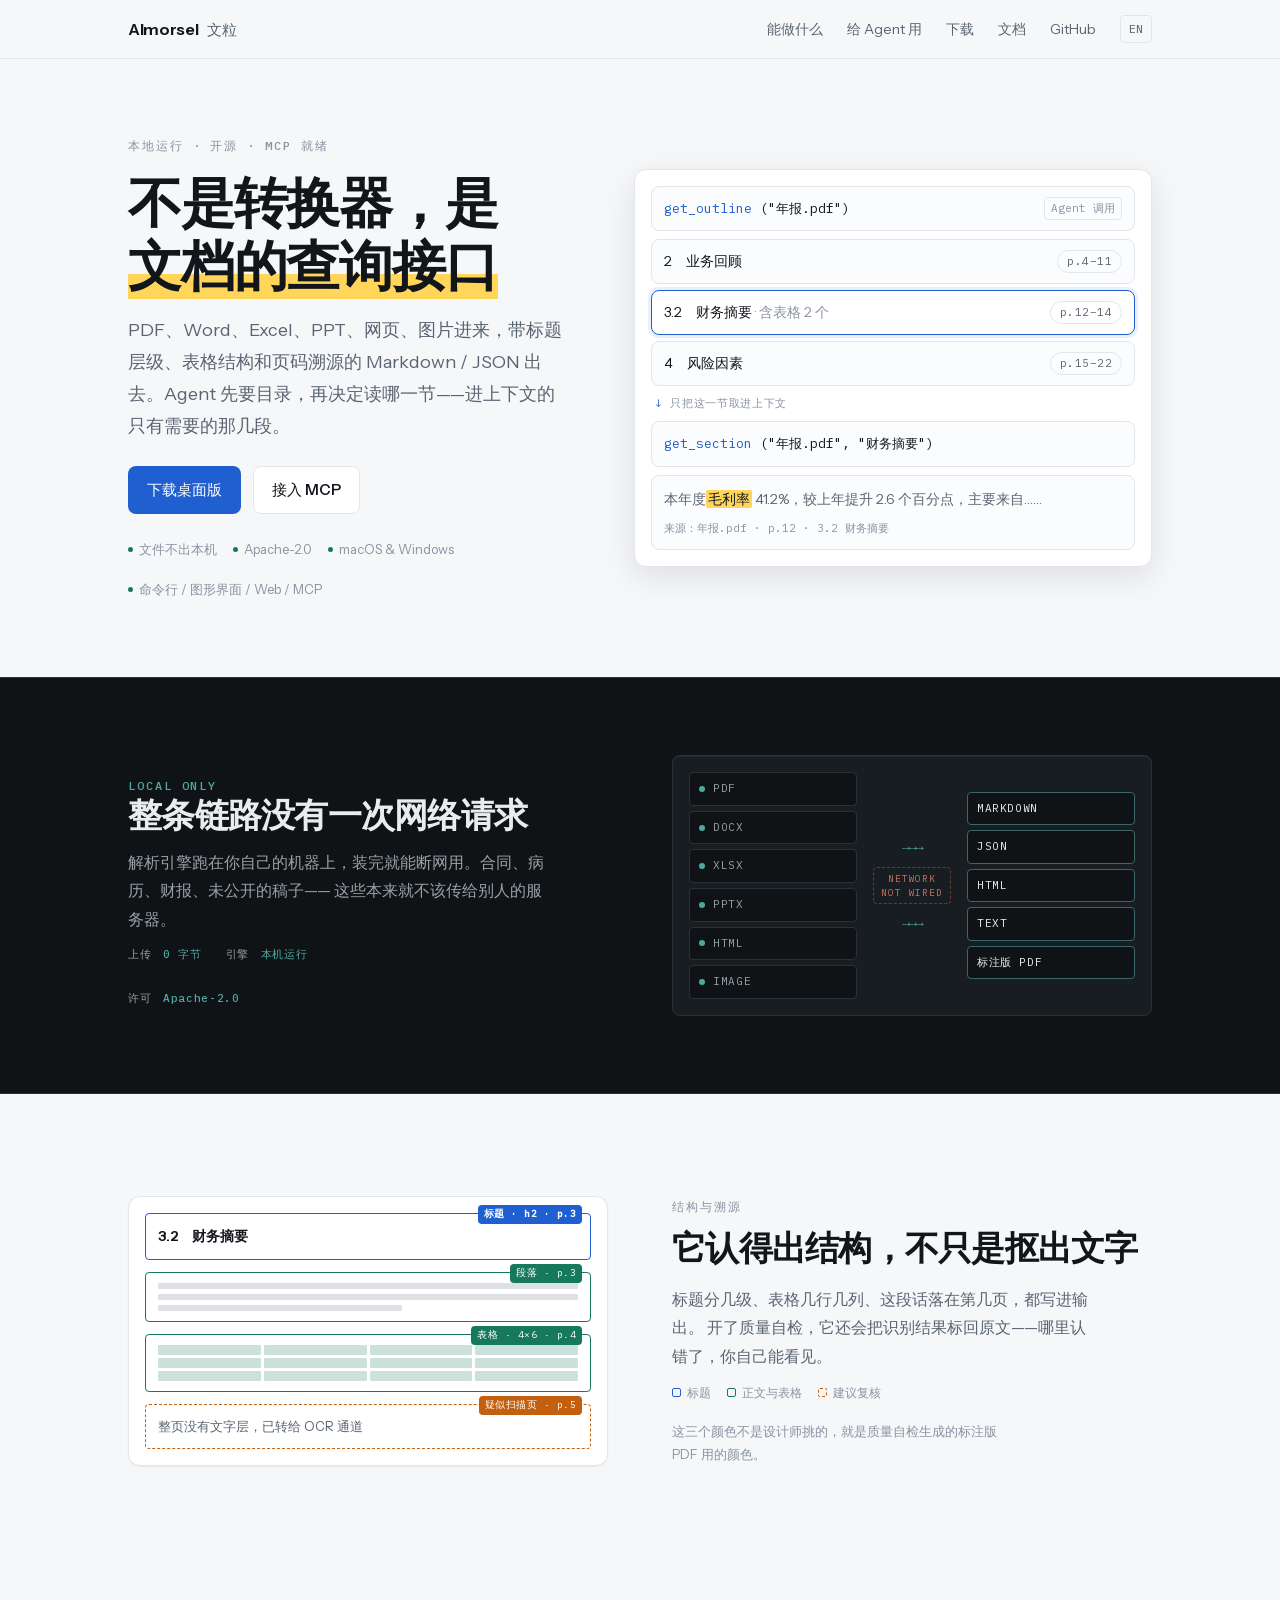
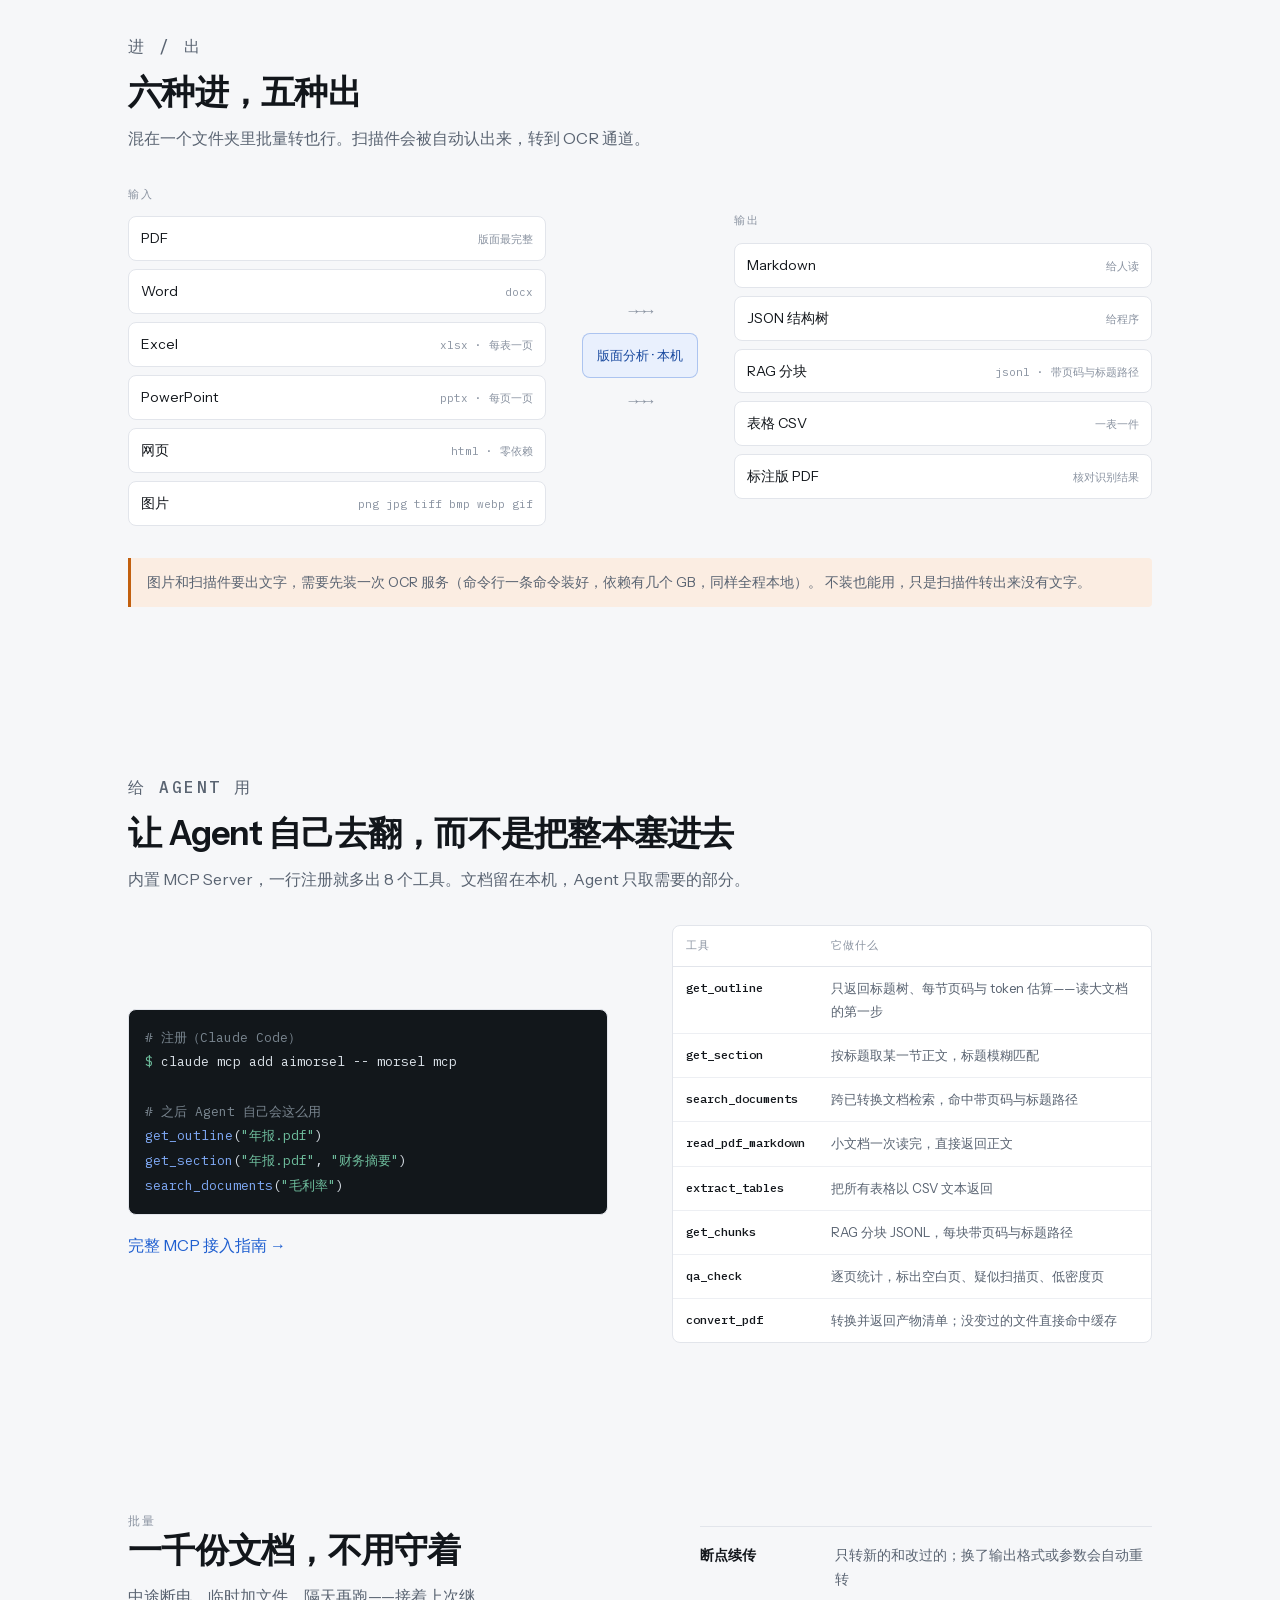
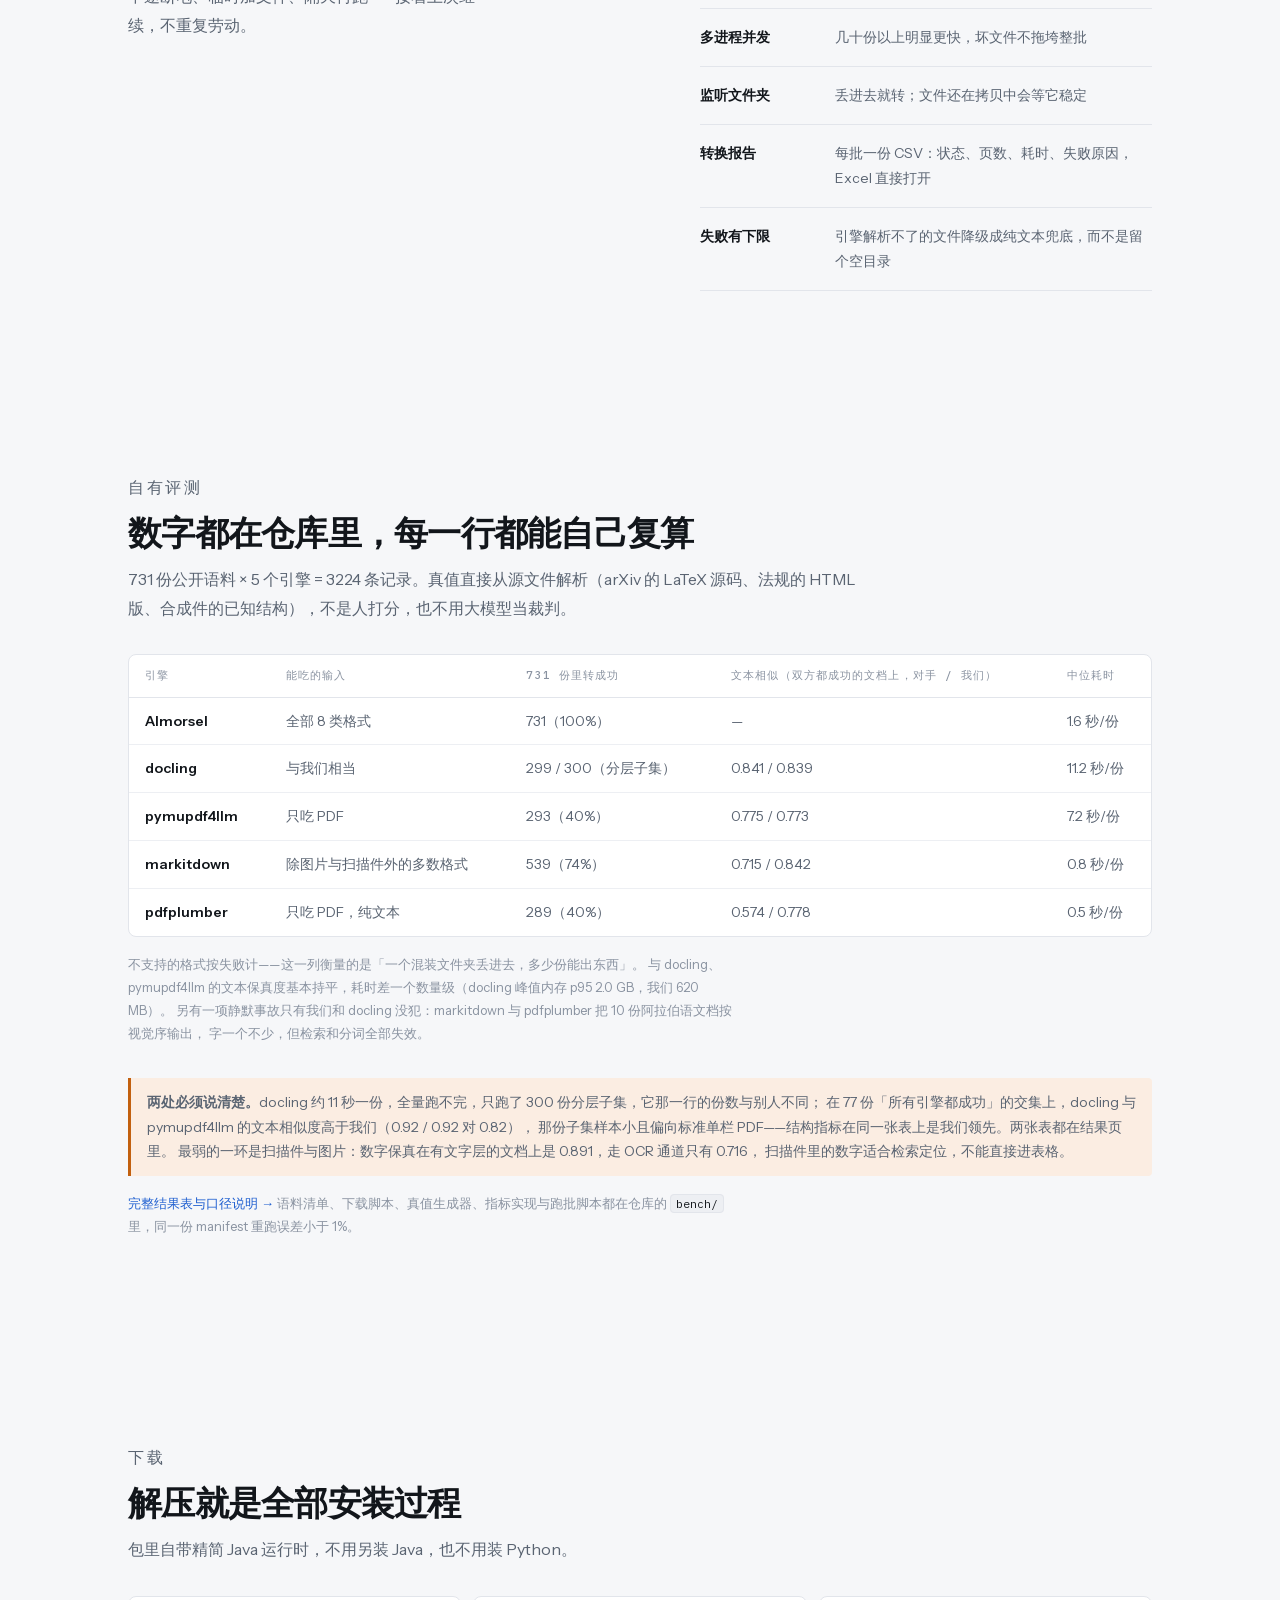
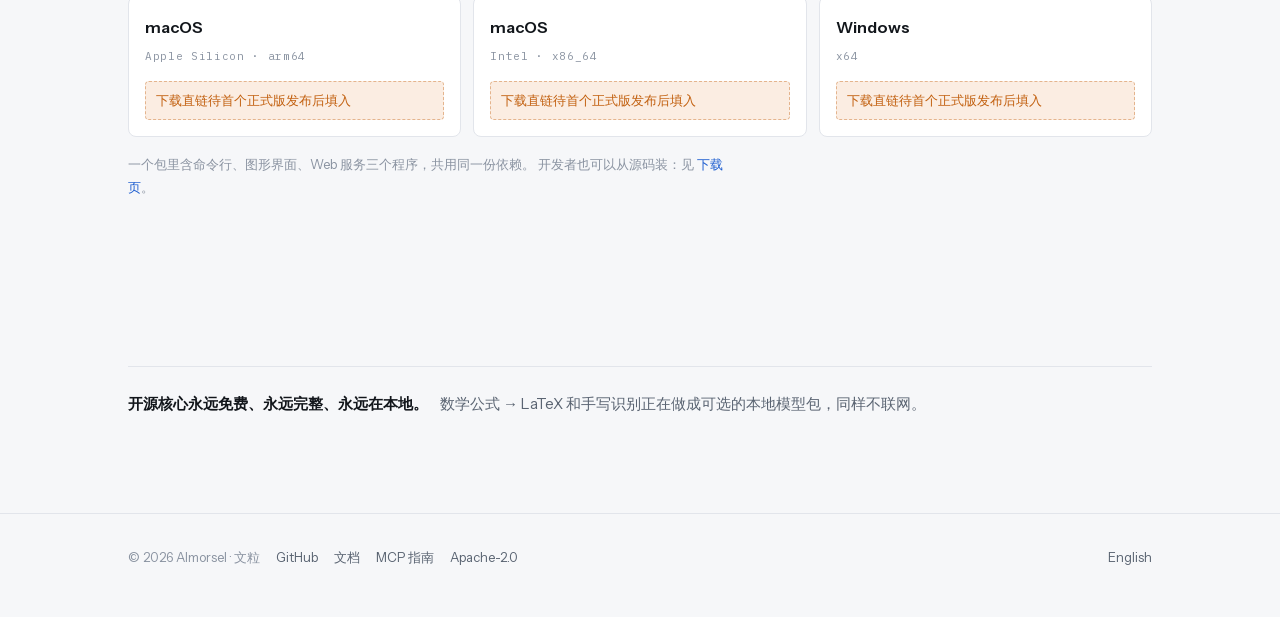
==== website/index.html @ 303a15a8 "AImorsel 文粒：本地文档结构化提取工具 把 PDF、Word、Excel、PPT、网页和图片转成 Markdown / JSON / HTML / 纯文本， 全程离线，文件不出本机。PDF 版" ====
<!doctype html>
<html lang="zh-Hans">
<head>
<meta charset="utf-8" />
<meta name="viewport" content="width=device-width, initial-scale=1" />
<title>AImorsel 文粒 — 文档的查询接口，全程离线</title>
<meta name="description" content="把 PDF、Word、Excel、PPT、网页、图片转成带标题层级、表格结构和页码溯源的 Markdown / JSON。全程离线，文件不出本机。内置 MCP Server，Agent 可以先看大纲再按需取节。" />
<link rel="canonical" href="https://aimorsel.dev/" />
<link rel="alternate" hreflang="zh-Hans" href="https://aimorsel.dev/" />
<link rel="alternate" hreflang="en" href="https://aimorsel.dev/en/" />
<link rel="alternate" hreflang="x-default" href="https://aimorsel.dev/" />
<link rel="stylesheet" href="assets/site.css" />
<link rel="icon" href="data:image/svg+xml,<svg xmlns='http://www.w3.org/2000/svg' viewBox='0 0 32 32'><rect width='32' height='32' rx='7' fill='%231F5FD0'/><rect x='7' y='9' width='18' height='3.5' rx='1.5' fill='white'/><rect x='7' y='15' width='13' height='2.5' rx='1.25' fill='white' opacity='.7'/><rect x='7' y='20' width='9' height='2.5' rx='1.25' fill='white' opacity='.45'/></svg>" />
</head>
<body>

<a class="skip" href="#main">跳到正文</a>

<nav class="nav">
  <div class="wrap nav__in">
    <a class="brand" href="index.html"><span>AImorsel</span><span class="cn">文粒</span></a>
    <div class="navlinks">
      <a class="hide-sm" href="#structure">能做什么</a>
      <a class="hide-sm" href="#agent">给 Agent 用</a>
      <a href="download/index.html">下载</a>
      <a class="hide-sm" href="docs/index.html">文档</a>
      <a href="https://github.com/aimorsel">GitHub</a>
      <a class="lang" href="en/index.html" lang="en" hreflang="en">EN</a>
    </div>
  </div>
</nav>

<main id="main">

  <section class="wrap hero">
    <div class="hero__in">
      <div>
        <p class="eyebrow">本地运行 · 开源 · MCP 就绪</p>
        <h1>不是转换器，是<span class="mk">文档的查询接口</span></h1>
        <p class="hero__sub">
          PDF、Word、Excel、PPT、网页、图片进来，带标题层级、表格结构和页码溯源的
          Markdown / JSON 出去。Agent 先要目录，再决定读哪一节——进上下文的只有需要的那几段。
        </p>
        <div class="hero__cta">
          <a class="btn btn--primary" href="download/index.html">下载桌面版</a>
          <a class="btn btn--ghost" href="#agent">接入 MCP</a>
        </div>
        <p class="hero__meta">
          <span><i></i>文件不出本机</span>
          <span><i></i>Apache-2.0</span>
          <span><i></i>macOS &amp; Windows</span>
          <span><i></i>命令行 / 图形界面 / Web / MCP</span>
        </p>
      </div>

      <div class="desk">
        <div class="deskbar"><span class="fn">get_outline</span>("年报.pdf")<span class="kbd">Agent 调用</span></div>
        <div class="rows">
          <div class="row"><span class="path">2　业务回顾</span><span class="pg">p.4–11</span></div>
          <div class="row row--on"><span class="path">3.2　财务摘要 <span class="dim">· 含表格 2 个</span></span><span class="pg">p.12–14</span></div>
          <div class="row"><span class="path">4　风险因素</span><span class="pg">p.15–22</span></div>
        </div>
        <p class="desk__step">只把这一节取进上下文</p>
        <div class="deskbar"><span class="fn">get_section</span>("年报.pdf", "财务摘要")</div>
        <div class="snip">
          本年度<mark>毛利率</mark> 41.2%，较上年提升 2.6 个百分点，主要来自……
          <span class="src">来源：年报.pdf · p.12 · 3.2 财务摘要</span>
        </div>
      </div>
    </div>
  </section>

  <section class="band">
    <div class="wrap band__in">
      <div>
        <p class="eyebrow">Local only</p>
        <h2>整条链路没有一次网络请求</h2>
        <p>
          解析引擎跑在你自己的机器上，装完就能断网用。合同、病历、财报、未公开的稿子——
          这些本来就不该传给别人的服务器。
        </p>
        <p class="readout">
          <span>上传　<b>0 字节</b></span>
          <span>引擎　<b>本机运行</b></span>
          <span>许可　<b>Apache-2.0</b></span>
        </p>
      </div>
      <div>
        <div class="panel">
          <div class="ports">
            <div class="port"><i></i>PDF</div>
            <div class="port"><i></i>DOCX</div>
            <div class="port"><i></i>XLSX</div>
            <div class="port"><i></i>PPTX</div>
            <div class="port"><i></i>HTML</div>
            <div class="port"><i></i>IMAGE</div>
          </div>
          <div class="lane">
            <div class="arr">→→→</div>
            <div class="cut">NETWORK<br />NOT WIRED</div>
            <div class="arr">→→→</div>
          </div>
          <div class="outs">
            <div>MARKDOWN</div>
            <div>JSON</div>
            <div>HTML</div>
            <div>TEXT</div>
            <div>标注版 PDF</div>
          </div>
        </div>
      </div>
    </div>
  </section>

  <section class="wrap sec" id="structure">
    <div class="split split--rev">
      <div>
        <p class="eyebrow">结构与溯源</p>
        <h2 class="h2">它认得出结构，不只是抠出文字</h2>
        <p class="split__p">
          标题分几级、表格几行几列、这段话落在第几页，都写进输出。
          开了质量自检，它还会把识别结果标回原文——哪里认错了，你自己能看见。
        </p>
        <div class="legend">
          <span><i style="border-color:var(--accent)"></i>标题</span>
          <span><i style="border-color:var(--ok)"></i>正文与表格</span>
          <span><i style="border-color:var(--warn);border-style:dashed"></i>建议复核</span>
        </div>
        <p class="split__note">
          这三个颜色不是设计师挑的，就是质量自检生成的标注版 PDF 用的颜色。
        </p>
      </div>
      <div class="split__fig">
        <div class="page">
          <div class="blk blk--h"><span class="tag">标题 · h2 · p.3</span>3.2　财务摘要</div>
          <div class="blk blk--t"><span class="tag">段落 · p.3</span>
            <div class="bar"></div><div class="bar"></div><div class="bar bar--s"></div>
          </div>
          <div class="blk blk--t"><span class="tag">表格 · 4×6 · p.4</span>
            <div class="cells"><b></b><b></b><b></b><b></b><b></b><b></b><b></b><b></b><b></b><b></b><b></b><b></b></div>
          </div>
          <div class="blk blk--w"><span class="tag">疑似扫描页 · p.5</span>整页没有文字层，已转给 OCR 通道</div>
        </div>
      </div>
    </div>
  </section>

  <section class="wrap sec sec--tight">
    <div class="sechead">
      <p class="eyebrow">进 / 出</p>
      <h2>六种进，五种出</h2>
      <p>混在一个文件夹里批量转也行。扫描件会被自动认出来，转到 OCR 通道。</p>
    </div>
    <div class="flow">
      <div class="flow__col">
        <p class="flow__lab">输入</p>
        <div class="chip">PDF<em>版面最完整</em></div>
        <div class="chip">Word<em>docx</em></div>
        <div class="chip">Excel<em>xlsx · 每表一页</em></div>
        <div class="chip">PowerPoint<em>pptx · 每页一页</em></div>
        <div class="chip">网页<em>html · 零依赖</em></div>
        <div class="chip">图片<em>png jpg tiff bmp webp gif</em></div>
      </div>
      <div class="flow__mid">
        <div class="flow__arr">→→→</div>
        <div class="flow__engine">版面分析 · 本机</div>
        <div class="flow__arr">→→→</div>
      </div>
      <div class="flow__col">
        <p class="flow__lab">输出</p>
        <div class="chip">Markdown<em>给人读</em></div>
        <div class="chip">JSON 结构树<em>给程序</em></div>
        <div class="chip">RAG 分块<em>jsonl · 带页码与标题路径</em></div>
        <div class="chip">表格 CSV<em>一表一件</em></div>
        <div class="chip">标注版 PDF<em>核对识别结果</em></div>
      </div>
    </div>
    <p class="callout callout--gap">
      图片和扫描件要出文字，需要先装一次 OCR 服务（命令行一条命令装好，依赖有几个 GB，同样全程本地）。
      不装也能用，只是扫描件转出来没有文字。
    </p>
  </section>

  <section class="wrap sec" id="agent">
    <div class="sechead">
      <p class="eyebrow">给 Agent 用</p>
      <h2>让 Agent 自己去翻，而不是把整本塞进去</h2>
      <p>内置 MCP Server，一行注册就多出 8 个工具。文档留在本机，Agent 只取需要的部分。</p>
    </div>
    <div class="split">
      <div>
<pre class="code"><span class="c"># 注册（Claude Code）</span>
<span class="p">$</span> claude mcp add aimorsel -- morsel mcp

<span class="c"># 之后 Agent 自己会这么用</span>
<span class="fn">get_outline</span>(<span class="s">"年报.pdf"</span>)
<span class="fn">get_section</span>(<span class="s">"年报.pdf"</span>, <span class="s">"财务摘要"</span>)
<span class="fn">search_documents</span>(<span class="s">"毛利率"</span>)</pre>
        <p class="split__link"><a href="docs/mcp/index.html">完整 MCP 接入指南 →</a></p>
      </div>
      <div class="tablewrap tablewrap--narrow">
        <table>
          <thead><tr><th>工具</th><th>它做什么</th></tr></thead>
          <tbody>
            <tr><th>get_outline</th><td>只返回标题树、每节页码与 token 估算——读大文档的第一步</td></tr>
            <tr><th>get_section</th><td>按标题取某一节正文，标题模糊匹配</td></tr>
            <tr><th>search_documents</th><td>跨已转换文档检索，命中带页码与标题路径</td></tr>
            <tr><th>read_pdf_markdown</th><td>小文档一次读完，直接返回正文</td></tr>
            <tr><th>extract_tables</th><td>把所有表格以 CSV 文本返回</td></tr>
            <tr><th>get_chunks</th><td>RAG 分块 JSONL，每块带页码与标题路径</td></tr>
            <tr><th>qa_check</th><td>逐页统计，标出空白页、疑似扫描页、低密度页</td></tr>
            <tr><th>convert_pdf</th><td>转换并返回产物清单；没变过的文件直接命中缓存</td></tr>
          </tbody>
        </table>
      </div>
    </div>
  </section>

  <section class="wrap sec sec--tight">
    <div class="claim">
      <div>
        <p class="eyebrow">批量</p>
        <h2>一千份文档，不用守着</h2>
        <p class="claim__lead">
          中途断电、临时加文件、隔天再跑——接着上次继续，不重复劳动。
        </p>
      </div>
      <dl class="props">
        <div class="prop"><dt>断点续传</dt><dd>只转新的和改过的；换了输出格式或参数会自动重转</dd></div>
        <div class="prop"><dt>多进程并发</dt><dd>几十份以上明显更快，坏文件不拖垮整批</dd></div>
        <div class="prop"><dt>监听文件夹</dt><dd>丢进去就转；文件还在拷贝中会等它稳定</dd></div>
        <div class="prop"><dt>转换报告</dt><dd>每批一份 CSV：状态、页数、耗时、失败原因，Excel 直接打开</dd></div>
        <div class="prop"><dt>失败有下限</dt><dd>引擎解析不了的文件降级成纯文本兜底，而不是留个空目录</dd></div>
      </dl>
    </div>
  </section>

  <section class="wrap sec" id="bench">
    <div class="sechead">
      <p class="eyebrow">自有评测</p>
      <h2>数字都在仓库里，每一行都能自己复算</h2>
      <p>731 份公开语料 × 5 个引擎 = 3224 条记录。真值直接从源文件解析（arXiv 的 LaTeX 源码、法规的 HTML 版、合成件的已知结构），不是人打分，也不用大模型当裁判。</p>
    </div>
    <div class="tablewrap">
      <table>
        <thead>
          <tr>
            <th>引擎</th>
            <th>能吃的输入</th>
            <th>731 份里转成功</th>
            <th>文本相似（双方都成功的文档上，对手 / 我们）</th>
            <th>中位耗时</th>
          </tr>
        </thead>
        <tbody>
          <tr><th>AImorsel</th><td>全部 8 类格式</td><td>731（100%）</td><td>—</td><td>1.6 秒/份</td></tr>
          <tr><th>docling</th><td>与我们相当</td><td>299 / 300（分层子集）</td><td>0.841 / 0.839</td><td>11.2 秒/份</td></tr>
          <tr><th>pymupdf4llm</th><td>只吃 PDF</td><td>293（40%）</td><td>0.775 / 0.773</td><td>7.2 秒/份</td></tr>
          <tr><th>markitdown</th><td>除图片与扫描件外的多数格式</td><td>539（74%）</td><td>0.715 / 0.842</td><td>0.8 秒/份</td></tr>
          <tr><th>pdfplumber</th><td>只吃 PDF，纯文本</td><td>289（40%）</td><td>0.574 / 0.778</td><td>0.5 秒/份</td></tr>
        </tbody>
      </table>
    </div>
    <p class="fineprint">
      不支持的格式按失败计——这一列衡量的是「一个混装文件夹丢进去，多少份能出东西」。
      与 docling、pymupdf4llm 的文本保真度基本持平，耗时差一个数量级（docling 峰值内存 p95 2.0 GB，我们 620 MB）。
      另有一项静默事故只有我们和 docling 没犯：markitdown 与 pdfplumber 把 10 份阿拉伯语文档按视觉序输出，
      字一个不少，但检索和分词全部失效。
    </p>
    <p class="callout callout--gap">
      <b>两处必须说清楚。</b>docling 约 11 秒一份，全量跑不完，只跑了 300 份分层子集，它那一行的份数与别人不同；
      在 77 份「所有引擎都成功」的交集上，docling 与 pymupdf4llm 的文本相似度高于我们（0.92 / 0.92 对 0.82），
      那份子集样本小且偏向标准单栏 PDF——结构指标在同一张表上是我们领先。两张表都在结果页里。
      最弱的一环是扫描件与图片：数字保真在有文字层的文档上是 0.891，走 OCR 通道只有 0.716，
      扫描件里的数字适合检索定位，不能直接进表格。
    </p>
    <p class="fineprint">
      <a href="https://github.com/aimorsel/aimorsel/blob/main/bench/RESULTS.md">完整结果表与口径说明 →</a>
      语料清单、下载脚本、真值生成器、指标实现与跑批脚本都在仓库的 <code>bench/</code> 里，同一份 manifest 重跑误差小于 1%。
    </p>
  </section>

  <section class="wrap sec" id="download">
    <div class="sechead">
      <p class="eyebrow">下载</p>
      <h2>解压就是全部安装过程</h2>
      <p>包里自带精简 Java 运行时，不用另装 Java，也不用装 Python。</p>
    </div>
    <div class="dl">
      <div class="dlcard">
        <b>macOS</b>
        <span class="arch">Apple Silicon · arm64</span>
        <span class="ph">下载直链待首个正式版发布后填入</span>
      </div>
      <div class="dlcard">
        <b>macOS</b>
        <span class="arch">Intel · x86_64</span>
        <span class="ph">下载直链待首个正式版发布后填入</span>
      </div>
      <div class="dlcard">
        <b>Windows</b>
        <span class="arch">x64</span>
        <span class="ph">下载直链待首个正式版发布后填入</span>
      </div>
    </div>
    <p class="fineprint">
      一个包里含命令行、图形界面、Web 服务三个程序，共用同一份依赖。
      开发者也可以从源码装：见 <a href="download/index.html">下载页</a>。
    </p>
  </section>

  <section class="wrap sec--tight">
    <p class="pro">
      <b>开源核心永远免费、永远完整、永远在本地。</b>
      数学公式 → LaTeX 和手写识别正在做成可选的本地模型包，同样不联网。
    </p>
  </section>

</main>

<footer class="foot">
  <div class="wrap foot__in">
    <span>© 2026 AImorsel · 文粒</span>
    <a href="https://github.com/aimorsel">GitHub</a>
    <a href="docs/index.html">文档</a>
    <a href="docs/mcp/index.html">MCP 指南</a>
    <a href="https://www.apache.org/licenses/LICENSE-2.0">Apache-2.0</a>
    <a class="sp" href="en/index.html" lang="en" hreflang="en">English</a>
  </div>
</footer>

</body>
</html>
---- website/assets/site.css ----
/* ═══════════════════════════════════════════════════════════════════
   AImorsel · 文粒 —— 官网样式表（唯一一份）
   零构建、零外部依赖：不引框架、不挂字体 CDN、不上统计脚本。
   全站断网可完整渲染——这既是技术选择，也是产品主张的自证。
   改样式只动这个文件。设计说明见 website/DESIGN.md。
   ═══════════════════════════════════════════════════════════════════ */

/* ── 字体：自托管 OFL 子集，共 5 个文件 80KB；中文由 unicode-range 自动回落系统栈 ── */
@font-face{font-family:'Instrument Sans';font-style:normal;font-weight:400 700;font-display:swap;
  src:url(fonts/InstrumentSans-var-latin.woff2) format('woff2');
  unicode-range:U+0000-00FF,U+0131,U+0152-0153,U+02BB-02BC,U+02C6,U+02DA,U+02DC,U+0304,U+0308,U+0329,U+2000-206F,U+20AC,U+2122,U+2191,U+2193,U+2212,U+2215,U+FEFF,U+FFFD;}
@font-face{font-family:'Instrument Sans';font-style:normal;font-weight:400 700;font-display:swap;
  src:url(fonts/InstrumentSans-var-latin-ext.woff2) format('woff2');
  unicode-range:U+0100-02BA,U+02BD-02C5,U+02C7-02CC,U+02CE-02D7,U+02DD-02FF,U+0304,U+0308,U+0329,U+1D00-1DBF,U+1E00-1E9F,U+1EF2-1EFF,U+2020,U+20A0-20AB,U+20AD-20C0,U+2113,U+2C60-2C7F,U+A720-A7FF;}
@font-face{font-family:'IBM Plex Mono';font-style:normal;font-weight:400;font-display:swap;
  src:url(fonts/IBMPlexMono-400-latin.woff2) format('woff2');
  unicode-range:U+0000-00FF,U+0131,U+0152-0153,U+02BB-02BC,U+02C6,U+02DA,U+02DC,U+0304,U+0308,U+0329,U+2000-206F,U+20AC,U+2122,U+2191,U+2193,U+2212,U+2215,U+FEFF,U+FFFD;}
@font-face{font-family:'IBM Plex Mono';font-style:normal;font-weight:400;font-display:swap;
  src:url(fonts/IBMPlexMono-400-latin-ext.woff2) format('woff2');
  unicode-range:U+0100-02BA,U+02BD-02C5,U+02C7-02CC,U+02CE-02D7,U+02DD-02FF,U+0304,U+0308,U+0329,U+1D00-1DBF,U+1E00-1E9F,U+1EF2-1EFF,U+2020,U+20A0-20AB,U+20AD-20C0,U+2113,U+2C60-2C7F,U+A720-A7FF;}
@font-face{font-family:'IBM Plex Mono';font-style:normal;font-weight:500;font-display:swap;
  src:url(fonts/IBMPlexMono-500-latin.woff2) format('woff2');
  unicode-range:U+0000-00FF,U+0131,U+0152-0153,U+02BB-02BC,U+02C6,U+02DA,U+02DC,U+0304,U+0308,U+0329,U+2000-206F,U+20AC,U+2122,U+2191,U+2193,U+2212,U+2215,U+FEFF,U+FFFD;}

/* ═══════════════════════════════════════════════════════════════════
   文粒 AImorsel — 设计 token
   方向：查询台（丙）为骨架 · 剖面（甲）供色与溯源标签 · 本地机台（乙）供离线深色带

   颜色纪律（每个色只有一份工作，越界即错）：
     accent 标注蓝  品牌 + 唯一可交互色（链接/按钮/焦点/当前项）
     ok     正文绿  文档语义：正文块 / 成功 / 已缓存
     hit    命中黄  只标检索命中，绝不当装饰
     warn   复核橙  只标需复核 / 已知限制
   蓝与绿取自产品 `--qa` 标注版 PDF 的实际框色，不是挑出来的。
   ═══════════════════════════════════════════════════════════════════ */

:root {
  /* ── 中性（冷偏蓝，与标注蓝同源，不是纯灰） ── */
  --bg:        #F6F7F9;
  --panel:     #FFFFFF;
  --panel-2:   #FBFCFD;
  --ink:       #12161B;
  --ink-2:     #5A6472;
  --ink-3:     #8A93A1;
  --rule:      #E2E5EB;
  --rule-2:    #EDEFF3;

  /* ── 语义 ── */
  --accent:      #1F5FD0;
  --accent-ink:  #17489E;
  --accent-wash: #E9F0FD;
  --on-accent:   #FFFFFF;

  --ok:          #17795C;
  --ok-wash:     #E4F1EC;

  --hit:         #FFD65A;
  --on-hit:      #12161B;

  --warn:        #C2600F;
  --warn-wash:   #FBEDE2;

  /* ── 深色带（乙 · 离线机台；浅色主题下是强对比的整幅深色） ── */
  --band:       #0F1316;
  --band-2:     #181D21;
  --band-edge:  #2A3136;
  --band-ink:   #E9ECEF;
  --band-ink-2: #98A1A8;
  --band-lamp:  #4FA8A0;

  /* ── 代码块（独立于主题，始终深底；与深色带同族） ── */
  --code-bg:   #12171B;
  --code-ink:  #DCE3EA;
  --code-dim:  #79858F;
  --code-fn:   #7FA9F5;
  --code-str:  #6FBF9E;

  /* ── 字体 ── */
  --sans: "Instrument Sans", -apple-system, BlinkMacSystemFont, "Segoe UI",
          "PingFang SC", "Hiragino Sans GB", "Microsoft YaHei", "Noto Sans SC", sans-serif;
  --mono: "IBM Plex Mono", ui-monospace, "SF Mono", SFMono-Regular, Menlo,
          "Cascadia Mono", Consolas, monospace;

  /* 字号阶梯 —— 界面导向，步进小而密，不用排版比例 */
  --fs-11: 11px;  --fs-12: 12px;  --fs-13: 13px;  --fs-14: 14px;
  --fs-15: 15px;  --fs-16: 16px;  --fs-18: 18px;  --fs-21: 21px;
  --fs-26: 26px;  --fs-32: 32px;
  --fs-h2: clamp(24px, 3.2vw, 34px);
  --fs-h1: clamp(31px, 5vw, 54px);

  /* 行高 —— 中文与拉丁分开给值，混排时中文需要更松 */
  --lh-cjk:   1.78;
  --lh-latin: 1.62;
  --lh-tight: 1.16;

  /* ── 间距（4px 基数） ── */
  --s-1: 4px;   --s-2: 8px;   --s-3: 12px;  --s-4: 16px;
  --s-5: 24px;  --s-6: 32px;  --s-7: 48px;  --s-8: 64px;  --s-9: 96px;

  /* ── 圆角（pill 只给页码徽标用） ── */
  --r-1: 4px;   --r-2: 8px;   --r-3: 12px;  --r-pill: 999px;

  /* ── 阴影（只有两级；深色主题下换成描边提亮） ── */
  --sh-1: 0 1px 2px rgba(18, 22, 27, 0.06);
  --sh-2: 0 10px 32px rgba(18, 22, 27, 0.10);

  /* ── 容器 ── */
  --w-page: 1120px;
  --w-text: 68ch;
  --gutter: clamp(20px, 5vw, 48px);
}

@media (prefers-color-scheme: dark) {
  :root:not([data-theme="light"]) {
    --bg:        #0E1114;
    --panel:     #161A1E;
    --panel-2:   #1A1F24;
    --ink:       #E8EBEF;
    --ink-2:     #99A3AE;
    --ink-3:     #6E7883;
    --rule:      #262C32;
    --rule-2:    #1D2226;

    --accent:      #6E9BFF;
    --accent-ink:  #9BBBFF;
    --accent-wash: #17233A;
    --on-accent:   #0B1220;

    --ok:          #46AE8D;
    --ok-wash:     #142A24;

    --hit:         #F2C63C;
    --on-hit:      #12161B;

    --warn:        #E08A3C;
    --warn-wash:   #2E2114;

    /* 深色主题下「深色带」反过来做成抬起的台面，靠明度差而非黑白差 */
    --band:       #1B2126;
    --band-2:     #222930;
    --band-edge:  #343C44;
    --band-ink:   #EDF0F3;
    --band-ink-2: #A3ACB4;
    --band-lamp:  #5FBDB3;

    --sh-1: 0 1px 0 rgba(255, 255, 255, 0.04);
    --sh-2: 0 12px 34px rgba(0, 0, 0, 0.45);
  }
}

:root[data-theme="dark"] {
  --bg:        #0E1114;
  --panel:     #161A1E;
  --panel-2:   #1A1F24;
  --ink:       #E8EBEF;
  --ink-2:     #99A3AE;
  --ink-3:     #6E7883;
  --rule:      #262C32;
  --rule-2:    #1D2226;

  --accent:      #6E9BFF;
  --accent-ink:  #9BBBFF;
  --accent-wash: #17233A;
  --on-accent:   #0B1220;

  --ok:          #46AE8D;
  --ok-wash:     #142A24;

  --hit:         #F2C63C;
  --on-hit:      #12161B;

  --warn:        #E08A3C;
  --warn-wash:   #2E2114;

  --band:       #1B2126;
  --band-2:     #222930;
  --band-edge:  #343C44;
  --band-ink:   #EDF0F3;
  --band-ink-2: #A3ACB4;
  --band-lamp:  #5FBDB3;

  --sh-1: 0 1px 0 rgba(255, 255, 255, 0.04);
  --sh-2: 0 12px 34px rgba(0, 0, 0, 0.45);
}

/* ═══════════════ 基座 ═══════════════ */
* { box-sizing: border-box; }

html { scroll-behavior: smooth; }
@media (prefers-reduced-motion: reduce) {
  html { scroll-behavior: auto; }
  *, *::before, *::after { animation-duration: 0.01ms !important; transition-duration: 0.01ms !important; }
}

body {
  margin: 0;
  background: var(--bg);
  color: var(--ink);
  font-family: var(--sans);
  font-size: var(--fs-16);
  line-height: var(--lh-cjk);
  -webkit-font-smoothing: antialiased;
  text-rendering: optimizeLegibility;
}
body:lang(en) { line-height: var(--lh-latin); }

h1, h2, h3, h4 { margin: 0; font-weight: 620; line-height: var(--lh-tight); letter-spacing: -0.022em; text-wrap: balance; }
p, ul, ol { margin: 0; }
img { max-width: 100%; display: block; }

a { color: var(--accent); text-decoration: none; }
a:hover { text-decoration: underline; text-underline-offset: 3px; }
:focus-visible { outline: 2px solid var(--accent); outline-offset: 2px; border-radius: var(--r-1); }

code, kbd, samp { font-family: var(--mono); }
.tnum { font-variant-numeric: tabular-nums; }

.wrap { max-width: var(--w-page); margin: 0 auto; padding-inline: var(--gutter); }
.prose { max-width: var(--w-text); }

/* ═══════════════ 组件 ═══════════════ */

/* — 通用节 — */
.sec { padding-block: clamp(56px, 8vw, 104px); }
.sec--tight { padding-block: clamp(40px, 5vw, 64px); }
.sechead { display: grid; gap: var(--s-3); margin-bottom: var(--s-6); max-width: var(--w-text); }
.sechead h2 { font-size: var(--fs-h2); }
.sechead p { color: var(--ink-2); font-size: var(--fs-16); }
.eyebrow {
  font-family: var(--mono); font-size: var(--fs-12); font-weight: 500;
  letter-spacing: 0.16em; text-transform: uppercase; color: var(--ink-3);
}
.hr { border: 0; border-top: 1px solid var(--rule); }

/* — 导航 — */
.nav {
  position: sticky; top: 0; z-index: 30;
  background: color-mix(in srgb, var(--bg) 86%, transparent);
  backdrop-filter: saturate(1.4) blur(10px);
  border-bottom: 1px solid var(--rule);
}
.nav__in { display: flex; align-items: center; gap: var(--s-5); height: 58px; }
.brand { display: flex; align-items: baseline; gap: 9px; font-weight: 640; letter-spacing: -0.02em; color: var(--ink); font-size: var(--fs-16); }
.brand:hover { text-decoration: none; }
.brand .cn { font-size: var(--fs-15); color: var(--ink-2); font-weight: 500; }
.navlinks { display: flex; align-items: center; gap: var(--s-5); margin-left: auto; font-size: var(--fs-14); }
.navlinks a { color: var(--ink-2); }
.navlinks a:hover { color: var(--ink); text-decoration: none; }
.navlinks .lang { color: var(--ink-2); border: 1px solid var(--rule); border-radius: var(--r-1); padding: 2px 8px; font-family: var(--mono); font-size: var(--fs-12); }
@media (max-width: 760px) { .navlinks .hide-sm { display: none; } }

/* — 按钮 — */
.btn { display: inline-flex; align-items: center; gap: 8px; padding: 10px 18px; border-radius: var(--r-2); font-size: var(--fs-15); font-weight: 560; border: 1px solid transparent; }
.btn:hover { text-decoration: none; }
.btn--primary { background: var(--accent); color: var(--on-accent); }
.btn--primary:hover { background: var(--accent-ink); }
.btn--ghost { background: var(--panel); color: var(--ink); border-color: var(--rule); }
.btn--ghost:hover { border-color: var(--ink-3); }

/* — 溯源徽标：全站原子组件 — */
.pg {
  font-family: var(--mono); font-size: var(--fs-11); letter-spacing: 0.04em;
  color: var(--ink-2); border: 1px solid var(--rule); border-radius: var(--r-pill);
  padding: 1px 9px; white-space: nowrap; font-variant-numeric: tabular-nums;
}

/* — Hero — */
.hero { padding-top: clamp(40px, 6vw, 76px); padding-bottom: clamp(48px, 6vw, 84px); }
.hero__in { display: grid; grid-template-columns: minmax(0, 0.92fr) minmax(0, 1.08fr); gap: clamp(32px, 5vw, 64px); align-items: center; }
.hero h1 { font-size: var(--fs-h1); margin: var(--s-4) 0 var(--s-4); }
.hero h1 .mk { background: linear-gradient(transparent 62%, var(--hit) 62%); }
.hero__sub { color: var(--ink-2); font-size: var(--fs-18); max-width: 40ch; }
.hero__cta { display: flex; gap: var(--s-3); margin-top: var(--s-5); flex-wrap: wrap; }
.hero__meta { display: flex; gap: var(--s-4); flex-wrap: wrap; margin-top: var(--s-5); font-size: var(--fs-13); color: var(--ink-3); }
.hero__meta span { display: inline-flex; align-items: center; gap: 6px; }
.hero__meta i { width: 5px; height: 5px; border-radius: 50%; background: var(--ok); }

/* — 查询台面板（首屏签名） — */
.desk { display: grid; gap: var(--s-2); background: var(--panel); border: 1px solid var(--rule); border-radius: var(--r-3); padding: var(--s-4); box-shadow: var(--sh-2); }
.deskbar {
  display: flex; align-items: center; gap: 8px; background: var(--panel-2);
  border: 1px solid var(--rule); border-radius: var(--r-2); padding: 10px 12px;
  font-family: var(--mono); font-size: var(--fs-13); color: var(--ink); overflow-x: auto;
}
.deskbar .fn { color: var(--accent); }
.deskbar .kbd { margin-left: auto; font-size: var(--fs-11); color: var(--ink-3); border: 1px solid var(--rule); border-radius: var(--r-1); padding: 1px 6px; }
.desk__step { display: flex; align-items: center; gap: 8px; font-family: var(--mono); font-size: var(--fs-11); color: var(--ink-3); letter-spacing: 0.06em; padding-left: 4px; }
.desk__step::before { content: "↓"; color: var(--accent); }
.rows { display: grid; gap: 6px; }
.row { display: grid; grid-template-columns: 1fr auto; gap: var(--s-3); align-items: center; background: var(--panel-2); border: 1px solid var(--rule); border-radius: var(--r-2); padding: 9px 12px; font-size: var(--fs-14); }
.row .path { color: var(--ink); }
.row .path .dim { color: var(--ink-3); }
.row--on { border-color: var(--accent); box-shadow: 0 0 0 3px var(--accent-wash); background: var(--panel); }
.snip { background: var(--panel-2); border: 1px solid var(--rule); border-radius: var(--r-2); padding: 11px 12px; font-size: var(--fs-14); color: var(--ink-2); }
.snip mark { background: var(--hit); color: var(--on-hit); padding: 0 2px; border-radius: 2px; }
.snip .src { display: block; margin-top: 7px; font-family: var(--mono); font-size: var(--fs-11); color: var(--ink-3); }

/* — 离线深色带（乙） — */
.band { background: var(--band); color: var(--band-ink); border-block: 1px solid var(--band-edge); }
.band__in { display: grid; grid-template-columns: minmax(0, 1fr) minmax(0, 1fr); gap: clamp(28px, 5vw, 64px); align-items: center; padding-block: clamp(48px, 6vw, 84px); }
.band h2 { font-size: var(--fs-h2); color: var(--band-ink); }
.band p { color: var(--band-ink-2); margin-top: var(--s-3); max-width: 38ch; }
.band .eyebrow { color: var(--band-lamp); }
.panel {
  background: var(--band-2); border: 1px solid var(--band-edge); border-radius: var(--r-2);
  padding: var(--s-4); display: grid; grid-template-columns: 1fr auto 1fr; gap: var(--s-4); align-items: center;
  box-shadow: inset 0 1px 0 rgba(255, 255, 255, 0.05);
}
.ports, .outs { display: grid; gap: 5px; }
.port, .outs div {
  font-family: var(--mono); font-size: var(--fs-11); letter-spacing: 0.06em; color: var(--band-ink-2);
  background: var(--band); border: 1px solid var(--band-edge); border-radius: var(--r-1); padding: 6px 9px;
  display: flex; align-items: center; gap: 8px;
}
.port i { width: 6px; height: 6px; border-radius: 50%; background: var(--band-lamp); flex: none; }
.outs div { color: var(--band-ink); border-color: color-mix(in srgb, var(--band-lamp) 45%, var(--band-edge)); }
.lane { display: grid; gap: 7px; justify-items: center; }
.lane .arr { font-family: var(--mono); color: var(--band-lamp); font-size: var(--fs-14); letter-spacing: -0.12em; }
.lane .cut { font-family: var(--mono); font-size: 9.5px; letter-spacing: 0.09em; color: #C9705E; border: 1px dashed #6A3A34; border-radius: var(--r-1); padding: 4px 7px; text-align: center; line-height: 1.4; }
.readout { display: flex; gap: var(--s-5); flex-wrap: wrap; margin-top: var(--s-4); font-family: var(--mono); font-size: var(--fs-11); letter-spacing: 0.06em; color: var(--band-ink-2); }
.readout b { color: var(--band-lamp); font-weight: 500; }

/* — 标注文档图（甲） — */
.split { display: grid; grid-template-columns: minmax(0, 1fr) minmax(0, 1fr); gap: clamp(32px, 5vw, 64px); align-items: center; }
.split--rev .split__fig { order: -1; }
.page { background: var(--panel); border: 1px solid var(--rule); border-radius: var(--r-3); padding: var(--s-4); display: grid; gap: var(--s-3); box-shadow: var(--sh-1); }
.blk { position: relative; border: 1.5px solid; border-radius: var(--r-1); padding: 10px 12px; font-size: var(--fs-13); }
.blk .tag { position: absolute; top: -9px; right: 8px; font-family: var(--mono); font-size: 9.5px; letter-spacing: 0.05em; padding: 1px 6px; border-radius: var(--r-1); color: #fff; }
.blk--h { border-color: var(--accent); font-weight: 640; font-size: var(--fs-14); color: var(--ink); }
.blk--h .tag { background: var(--accent); }
.blk--t { border-color: var(--ok); color: var(--ink-2); }
.blk--t .tag { background: var(--ok); }
.blk--w { border-color: var(--warn); border-style: dashed; color: var(--ink-2); }
.blk--w .tag { background: var(--warn); }
.bar { height: 6px; border-radius: 1px; background: color-mix(in srgb, var(--ink-2) 20%, transparent); }
.bar + .bar { margin-top: 5px; }
.bar--s { width: 58%; }
.cells { display: grid; grid-template-columns: repeat(4, 1fr); gap: 3px; }
.cells b { display: block; height: 10px; border-radius: 1px; background: color-mix(in srgb, var(--ok) 22%, transparent); }
.legend { display: flex; gap: var(--s-4); flex-wrap: wrap; margin-top: var(--s-3); font-size: var(--fs-12); color: var(--ink-3); }
.legend span { display: inline-flex; align-items: center; gap: 6px; }
.legend i { width: 9px; height: 9px; border-radius: 2px; border: 1.5px solid; }

/* — 输入 / 输出流 — */
.flow { display: grid; grid-template-columns: 1fr auto 1fr; gap: clamp(16px, 3vw, 36px); align-items: center; }
.flow__col { display: grid; gap: var(--s-2); }
.flow__lab { font-family: var(--mono); font-size: var(--fs-11); letter-spacing: 0.14em; text-transform: uppercase; color: var(--ink-3); margin-bottom: var(--s-1); }
.chip { display: flex; align-items: baseline; gap: 9px; background: var(--panel); border: 1px solid var(--rule); border-radius: var(--r-2); padding: 9px 12px; font-size: var(--fs-14); }
.chip em { font-style: normal; font-family: var(--mono); font-size: var(--fs-11); color: var(--ink-3); margin-left: auto; }
.flow__mid { display: grid; gap: var(--s-2); justify-items: center; text-align: center; }
.flow__engine { background: var(--accent-wash); border: 1px solid color-mix(in srgb, var(--accent) 30%, transparent); color: var(--accent-ink); border-radius: var(--r-2); padding: 10px 14px; font-size: var(--fs-13); font-weight: 560; }
.flow__arr { font-family: var(--mono); color: var(--ink-3); letter-spacing: -0.12em; }

/* — 能力对比表 — */
.tablewrap { overflow-x: auto; border: 1px solid var(--rule); border-radius: var(--r-2); background: var(--panel); }
table { border-collapse: collapse; width: 100%; min-width: 620px; font-size: var(--fs-14); }
th, td { text-align: left; padding: 11px 16px; border-bottom: 1px solid var(--rule-2); vertical-align: top; }
thead th { font-family: var(--mono); font-size: var(--fs-11); letter-spacing: 0.1em; text-transform: uppercase; color: var(--ink-3); font-weight: 500; border-bottom: 1px solid var(--rule); }
tbody th { font-weight: 600; white-space: nowrap; }
td { color: var(--ink-2); }
tbody tr:last-child th, tbody tr:last-child td { border-bottom: 0; }
/* 窄栏变体：放进两栏版面时不撑出容器 */
.tablewrap--narrow table { min-width: 0; font-size: var(--fs-13); }
.tablewrap--narrow th, .tablewrap--narrow td { padding: 10px 13px; }
.tablewrap--narrow tbody th { font-family: var(--mono); font-size: var(--fs-12); font-weight: 500; color: var(--ink); }

/* — 代码块 — */
.code { margin: 0; border: 1px solid var(--rule); background: var(--code-bg); color: var(--code-ink); border-radius: var(--r-2); padding: var(--s-4); font-family: var(--mono); font-size: var(--fs-13); line-height: 1.9; overflow-x: auto; white-space: pre; -webkit-text-size-adjust: 100%; }
.code .c { color: var(--code-dim); }
.code .p { color: var(--code-str); }
.code .fn { color: var(--code-fn); }
.code .s { color: var(--code-str); }

/* — 不等权版面：一条主张 + 支撑 — */
.claim { display: grid; grid-template-columns: minmax(0, 1.15fr) minmax(0, 1fr); gap: clamp(28px, 4vw, 56px); align-items: start; }
.claim h2 { font-size: var(--fs-h2); }
.claim__lead { color: var(--ink-2); margin-top: var(--s-3); max-width: 34ch; }
.props { display: grid; gap: 0; border-top: 1px solid var(--rule); }
.prop { display: grid; grid-template-columns: 8.5em 1fr; gap: var(--s-4); padding: var(--s-4) 0; border-bottom: 1px solid var(--rule); font-size: var(--fs-14); }
.prop dt { font-weight: 600; }
.prop dd { margin: 0; color: var(--ink-2); }

/* — 下载 — */
.dl { display: grid; grid-template-columns: repeat(auto-fit, minmax(230px, 1fr)); gap: var(--s-3); }
.dlcard { background: var(--panel); border: 1px solid var(--rule); border-radius: var(--r-2); padding: var(--s-4); display: grid; gap: 6px; }
.dlcard b { font-size: var(--fs-16); font-weight: 620; }
.dlcard .arch { font-family: var(--mono); font-size: var(--fs-11); color: var(--ink-3); letter-spacing: 0.06em; }
.dlcard .ph { margin-top: var(--s-2); font-size: var(--fs-13); color: var(--warn); background: var(--warn-wash); border: 1px dashed color-mix(in srgb, var(--warn) 40%, transparent); border-radius: var(--r-1); padding: 7px 10px; }
.fineprint { margin-top: var(--s-4); font-size: var(--fs-13); color: var(--ink-3); max-width: var(--w-text); }

/* — 提示条 — */
.callout { border-left: 3px solid var(--warn); background: var(--warn-wash); border-radius: 0 var(--r-1) var(--r-1) 0; padding: var(--s-3) var(--s-4); font-size: var(--fs-14); color: var(--ink-2); }

/* — Pro 单行 — */
.pro { display: flex; align-items: baseline; gap: var(--s-3); flex-wrap: wrap; font-size: var(--fs-15); color: var(--ink-2); border-top: 1px solid var(--rule); padding-top: var(--s-5); }
.pro b { color: var(--ink); font-weight: 620; }

/* — 页脚 — */
.foot { border-top: 1px solid var(--rule); padding-block: var(--s-6) var(--s-7); margin-top: var(--s-6); }
.foot__in { display: flex; flex-wrap: wrap; gap: var(--s-4); align-items: center; font-size: var(--fs-13); color: var(--ink-3); }
.foot a { color: var(--ink-2); }
.foot .sp { margin-left: auto; }

/* — 响应式 — */
@media (max-width: 900px) {
  .hero__in, .band__in, .split, .claim { grid-template-columns: 1fr; }
  .split--rev .split__fig { order: 0; }
  .flow { grid-template-columns: 1fr; }
  .flow__mid { padding-block: var(--s-2); }
  .flow__arr { transform: rotate(90deg); }
  .panel { grid-template-columns: 1fr; }
  .lane { grid-auto-flow: column; }
}

/* ═══ 文档页模板 ═══ */
.docs { display: grid; grid-template-columns: 216px minmax(0, 1fr) 176px; gap: clamp(24px, 4vw, 56px); align-items: start; padding-block: var(--s-6) var(--s-9); }
.docs__side { position: sticky; top: 74px; display: grid; gap: var(--s-5); font-size: var(--fs-14); }
.docs__group { display: grid; gap: 3px; }
.docs__group h4 { font-family: var(--mono); font-size: var(--fs-11); letter-spacing: 0.12em; text-transform: uppercase; color: var(--ink-3); font-weight: 500; margin-bottom: 5px; }
.docs__side a { display: block; color: var(--ink-2); padding: 4px 9px; border-radius: var(--r-1); margin-left: -9px; }
.docs__side a:hover { background: var(--rule-2); color: var(--ink); text-decoration: none; }
.docs__side a[aria-current="page"] { background: var(--accent-wash); color: var(--accent-ink); font-weight: 560; }
.docs__body { max-width: var(--w-text); display: grid; gap: var(--s-4); }
.docs__crumb { font-family: var(--mono); font-size: var(--fs-12); color: var(--ink-3); letter-spacing: 0.04em; }
.docs__body h1 { font-size: var(--fs-32); }
.docs__body h2 { font-size: var(--fs-21); margin-top: var(--s-5); }
.docs__body p { color: var(--ink-2); }
.docs__toc { position: sticky; top: 74px; display: grid; gap: 5px; font-size: var(--fs-13); border-left: 1px solid var(--rule); padding-left: var(--s-4); }
.docs__toc b { font-family: var(--mono); font-size: var(--fs-11); letter-spacing: 0.12em; text-transform: uppercase; color: var(--ink-3); font-weight: 500; }
.docs__toc a { color: var(--ink-2); }
.docs__toc a[aria-current="true"] { color: var(--accent); }
.docs__nextprev { display: flex; gap: var(--s-3); flex-wrap: wrap; margin-top: var(--s-6); border-top: 1px solid var(--rule); padding-top: var(--s-4); font-size: var(--fs-14); }
.docs__nextprev .sp { margin-left: auto; }
@media (max-width: 1000px) { .docs { grid-template-columns: 1fr; } .docs__side, .docs__toc { position: static; } .docs__toc { border-left: 0; padding-left: 0; border-top: 1px solid var(--rule); padding-top: var(--s-3); } }

/* ═══ 内页（下载 / 文档）补充 ═══ */
.pagehead { padding-block: clamp(32px, 5vw, 56px) var(--s-5); border-bottom: 1px solid var(--rule); }
.pagehead h1 { font-size: clamp(28px, 4.4vw, 44px); }
.pagehead p { color: var(--ink-2); max-width: var(--w-text); margin-top: var(--s-3); font-size: var(--fs-18); }
.pagehead .eyebrow { margin-bottom: var(--s-3); }

.stack { display: grid; gap: var(--s-4); }
.stack--wide { gap: var(--s-6); }
.body-text { color: var(--ink-2); max-width: var(--w-text); }
.body-text + .body-text { margin-top: var(--s-3); }
.list { color: var(--ink-2); max-width: var(--w-text); padding-left: 1.15em; display: grid; gap: 7px; }
.list strong, .body-text strong { color: var(--ink); font-weight: 600; }

/* 行内代码 */
:not(pre) > code { background: var(--rule-2); border: 1px solid var(--rule); border-radius: var(--r-1); padding: 1px 5px; font-size: 0.88em; color: var(--ink); }

/* 标题锚点 */
.anchor { color: var(--ink-3); font-weight: 400; margin-left: 8px; opacity: 0; font-size: 0.7em; }
h2:hover .anchor, h3:hover .anchor, .anchor:focus-visible { opacity: 1; }

/* 规格键值表 */
.kv { display: grid; border-top: 1px solid var(--rule); max-width: var(--w-text); }
.kv div { display: grid; grid-template-columns: 9em 1fr; gap: var(--s-4); padding: var(--s-3) 0; border-bottom: 1px solid var(--rule-2); font-size: var(--fs-14); }
.kv dt { font-weight: 600; }
.kv dd { margin: 0; color: var(--ink-2); }
@media (max-width: 560px) { .kv div { grid-template-columns: 1fr; gap: 2px; } }

/* ═══ 首页里替代行内样式的工具类（正式站不写 style 属性） ═══ */
.skip { position: absolute; left: -9999px; top: 0; z-index: 60; background: var(--accent); color: var(--on-accent); padding: 10px 16px; border-radius: 0 0 var(--r-2) 0; }
.skip:focus-visible { left: 0; }
.h2 { font-size: var(--fs-h2); margin-top: var(--s-3); }
.split__p { color: var(--ink-2); margin-top: var(--s-4); max-width: 38ch; }
.split__note { margin-top: var(--s-4); font-size: var(--fs-13); color: var(--ink-3); max-width: 38ch; }
.split__link { margin-top: var(--s-4); }
.callout--gap { margin-top: var(--s-6); }
:lang(en) .split__p, :lang(en) .split__note, :lang(en) .claim__lead { max-width: 42ch; }
:lang(en) .hero__sub { max-width: 44ch; }

/* 网格/弹性子项默认 min-width:auto，长代码行会把容器撑破导致整页横滚。
   代码块自身 overflow-x:auto 只有在父级允许收缩时才生效。 */
.hero__in > *, .band__in > *, .split > *, .claim > *, .flow > *,
.docs > *, .docs__body > *, .stack > *, .sec > * { min-width: 0; }

/* 内页里代码块与正文同宽，右缘才齐 */
.stack .code, .docs__body .code { max-width: var(--w-text); }
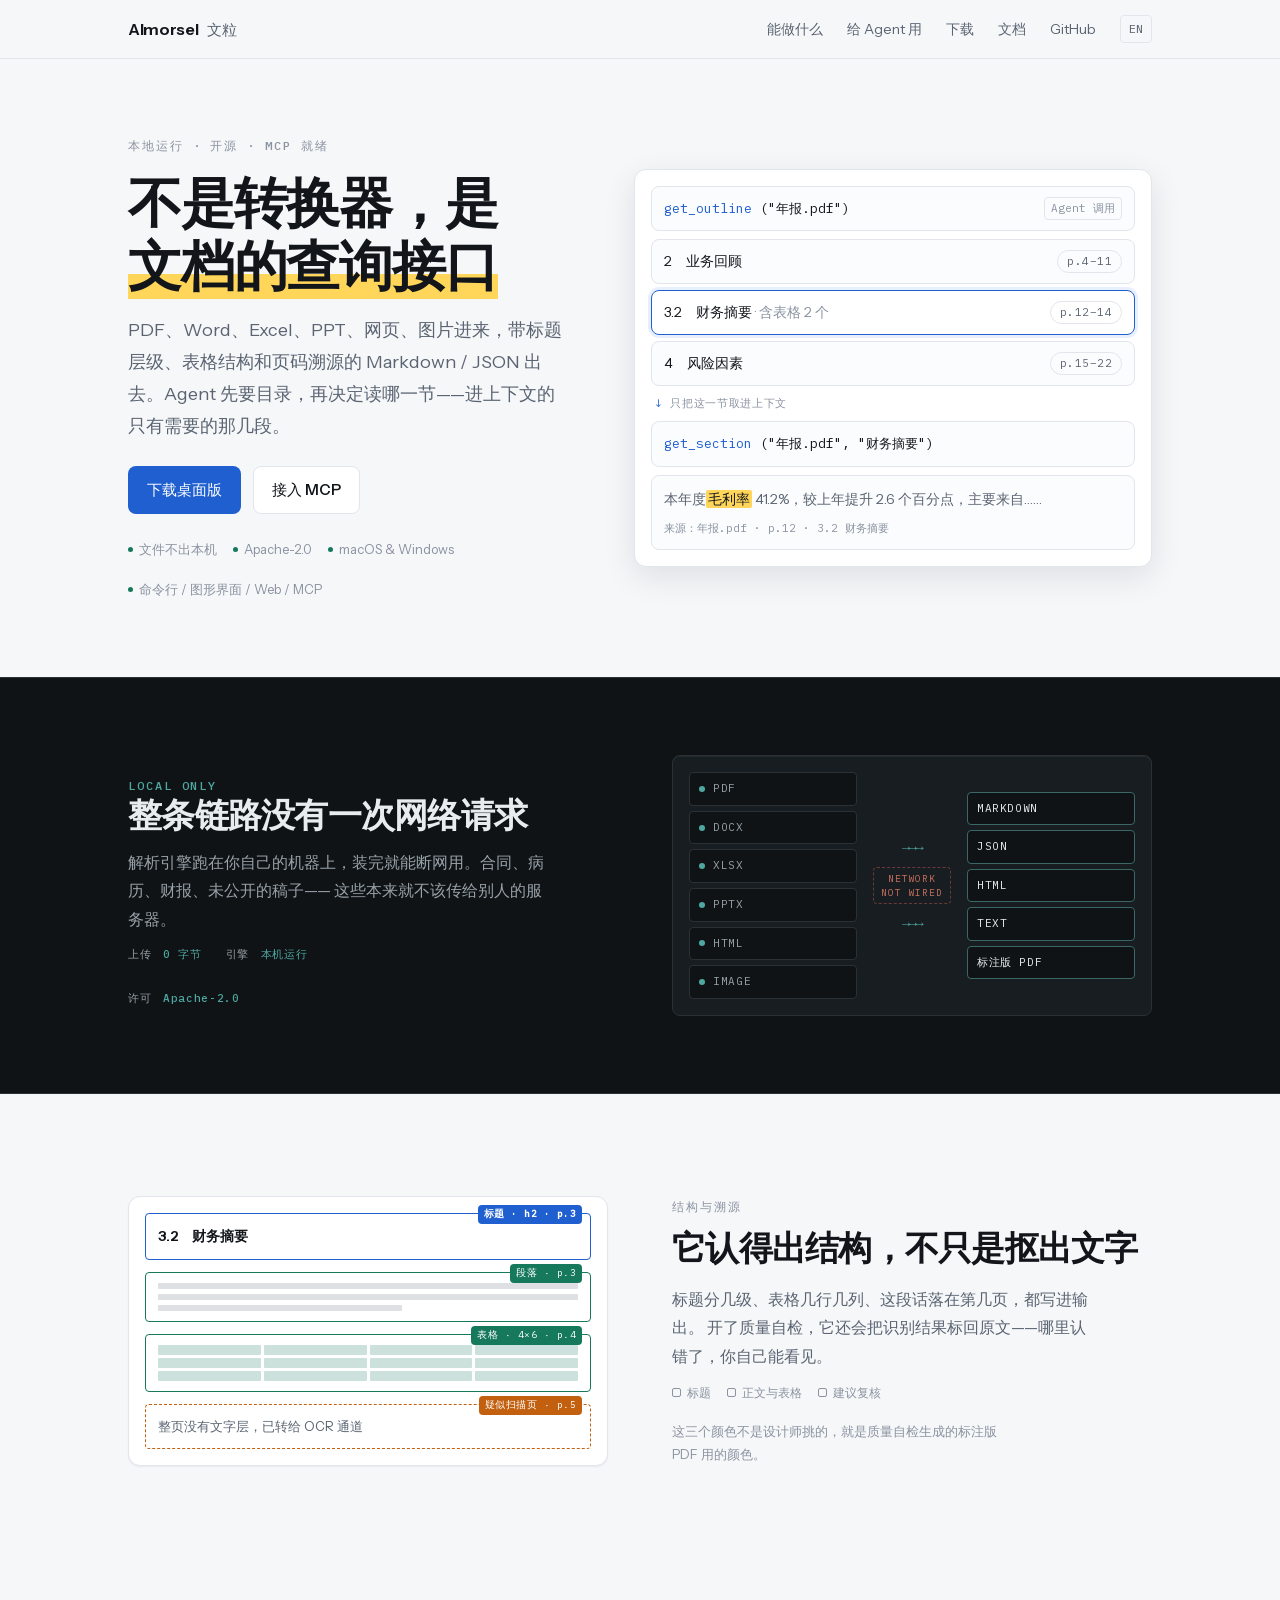
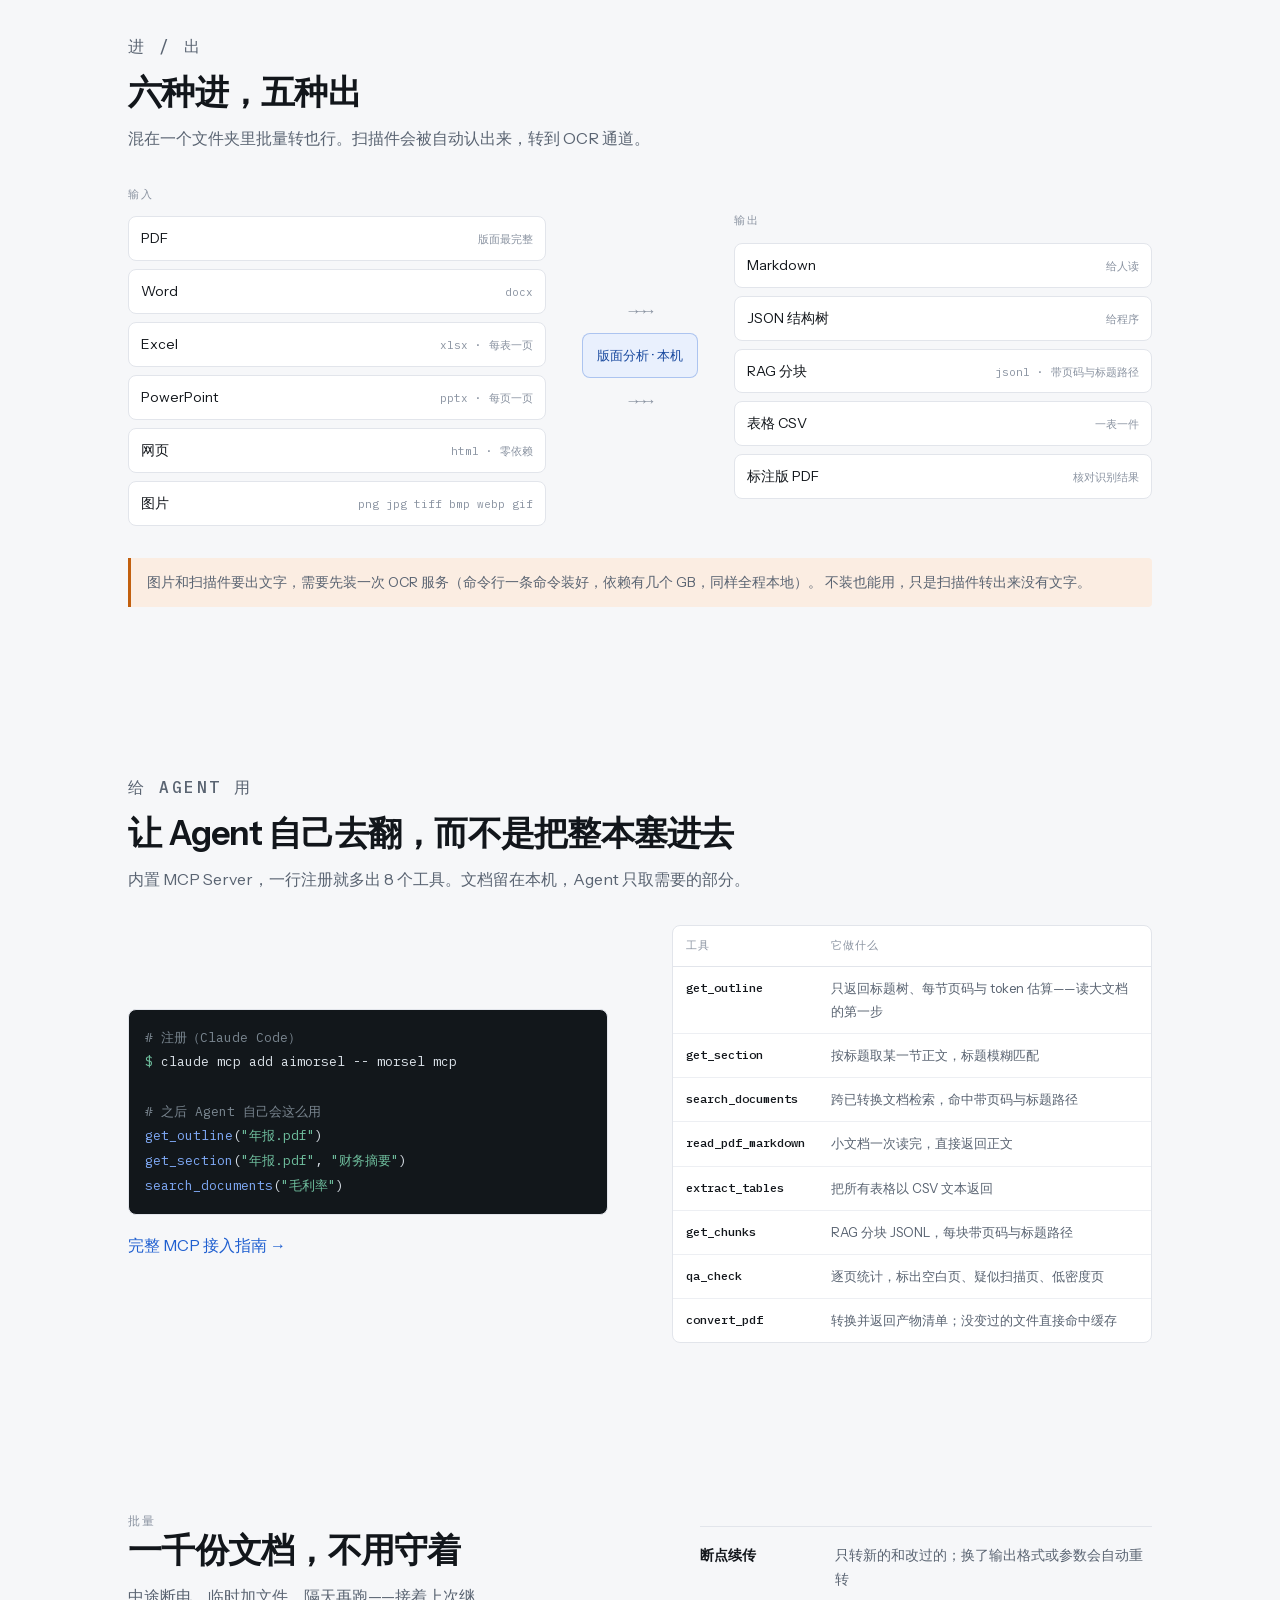
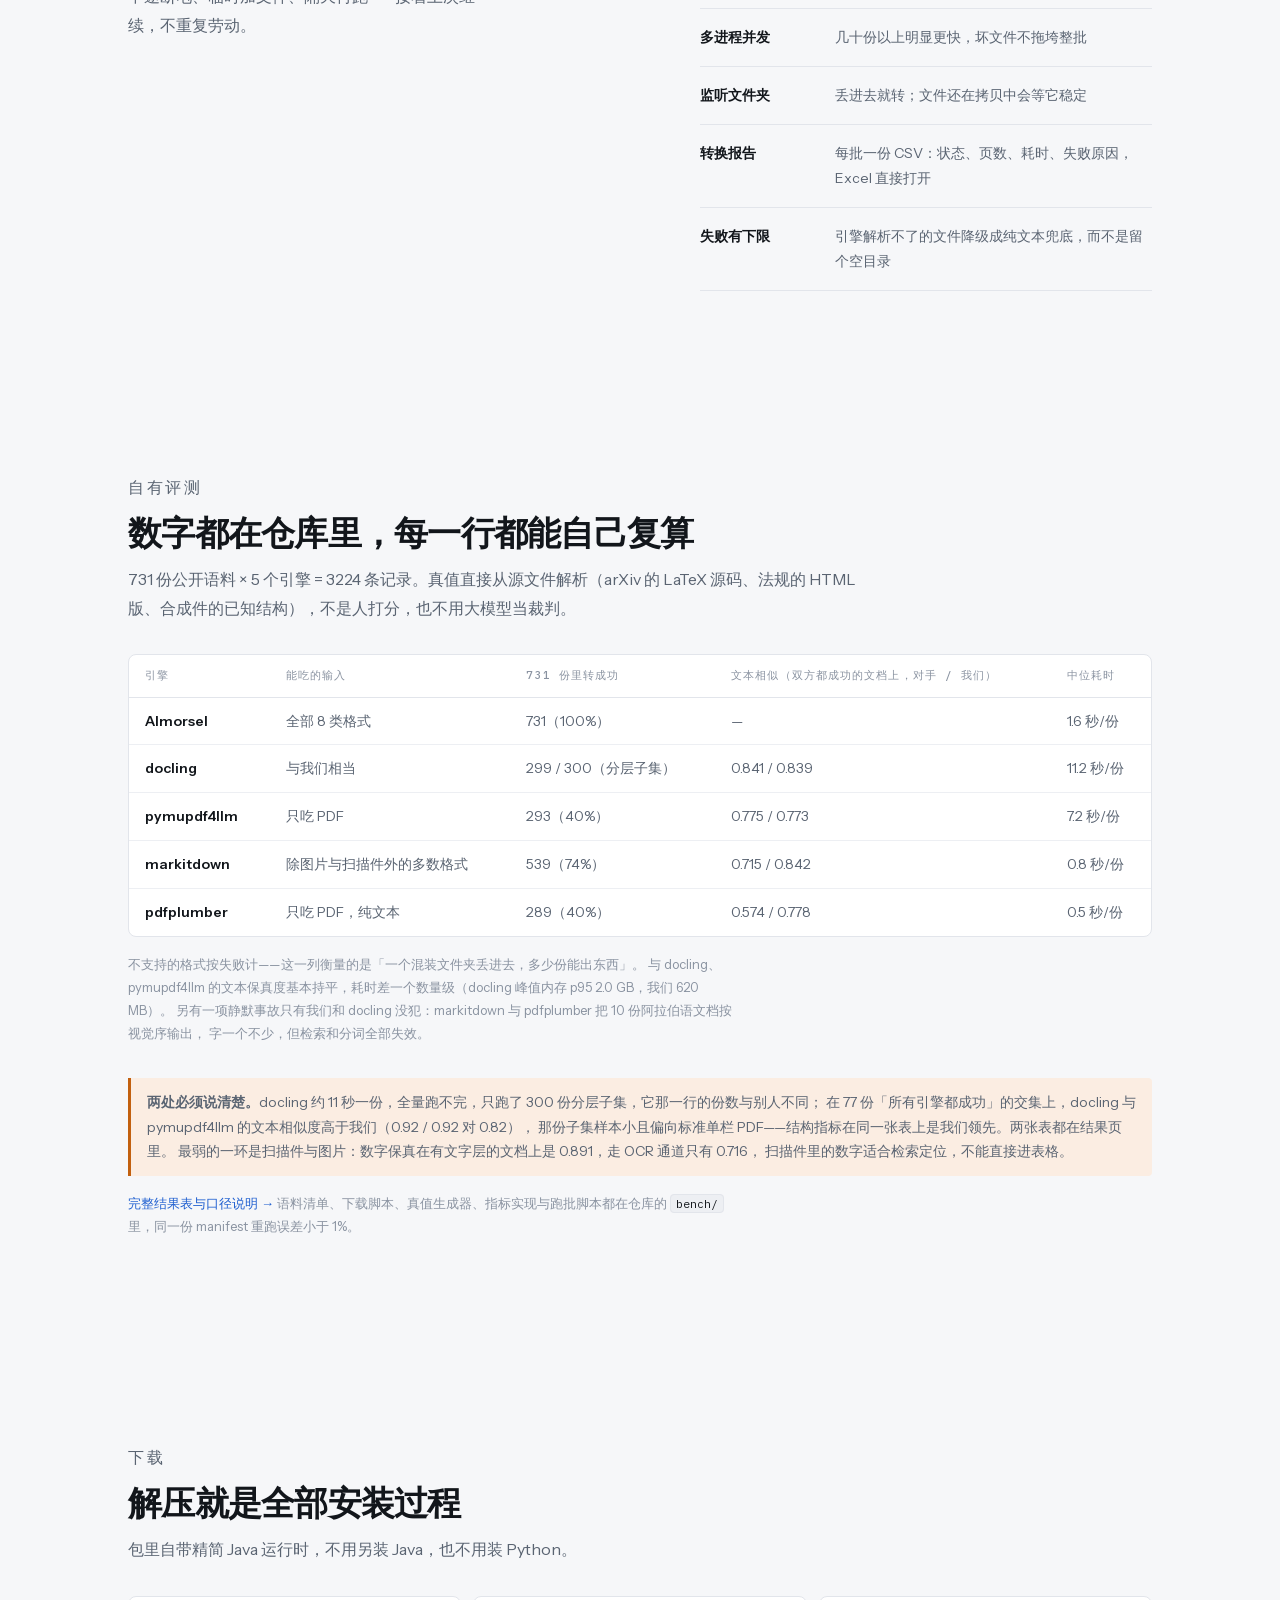
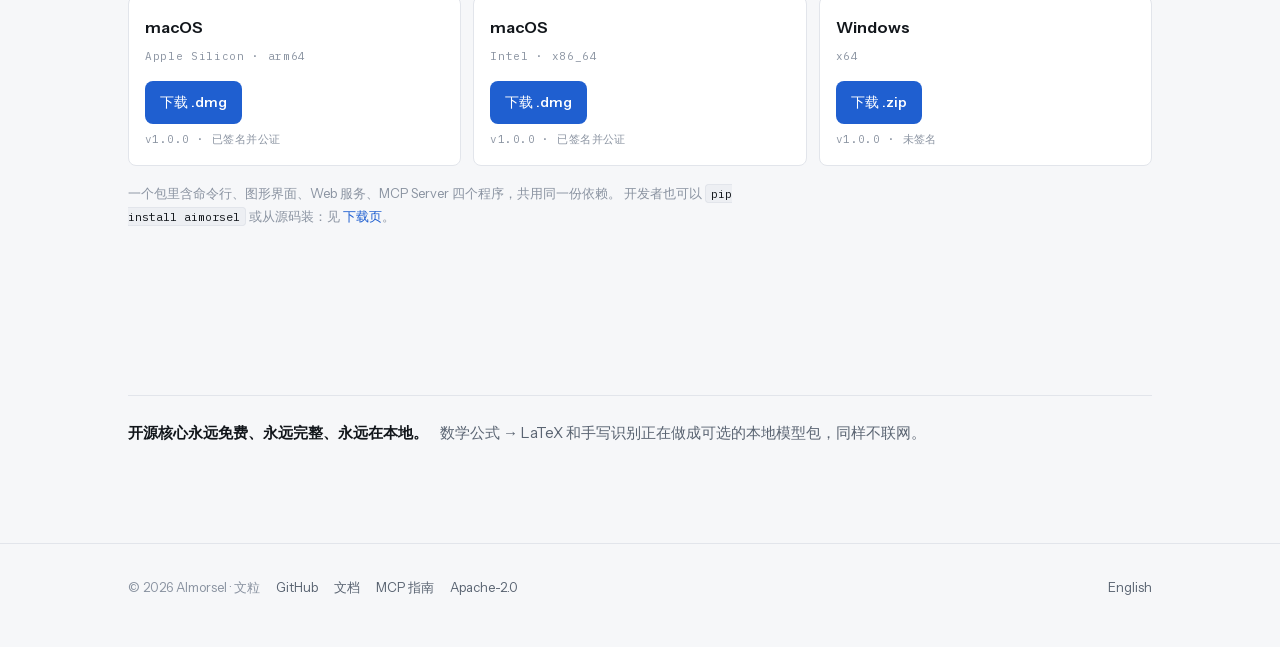
==== commit 93475266: "v1.0.1：源码收进 aimorsel 包并发布到 PyPI，官网上线 aimorsel.dev，README 补 MCP 章节与徽章" ====
--- a/website/index.html
+++ b/website/index.html
@@ -122,9 +122,9 @@
           开了质量自检，它还会把识别结果标回原文——哪里认错了，你自己能看见。
         </p>
         <div class="legend">
-          <span><i style="border-color:var(--accent)"></i>标题</span>
-          <span><i style="border-color:var(--ok)"></i>正文与表格</span>
-          <span><i style="border-color:var(--warn);border-style:dashed"></i>建议复核</span>
+          <span><i class="legend__h"></i>标题</span>
+          <span><i class="legend__b"></i>正文与表格</span>
+          <span><i class="legend__w"></i>建议复核</span>
         </div>
         <p class="split__note">
           这三个颜色不是设计师挑的，就是质量自检生成的标注版 PDF 用的颜色。
@@ -290,22 +290,25 @@
       <div class="dlcard">
         <b>macOS</b>
         <span class="arch">Apple Silicon · arm64</span>
-        <span class="ph">下载直链待首个正式版发布后填入</span>
+        <a class="btn btn--primary dlcard__btn" href="https://github.com/aimorsel/aimorsel/releases/download/v1.0.0/morsel-v1.0.0-macos-arm64.dmg">下载 .dmg</a>
+        <span class="meta">v1.0.0 · 已签名并公证</span>
       </div>
       <div class="dlcard">
         <b>macOS</b>
         <span class="arch">Intel · x86_64</span>
-        <span class="ph">下载直链待首个正式版发布后填入</span>
+        <a class="btn btn--primary dlcard__btn" href="https://github.com/aimorsel/aimorsel/releases/download/v1.0.0/morsel-v1.0.0-macos-x86_64.dmg">下载 .dmg</a>
+        <span class="meta">v1.0.0 · 已签名并公证</span>
       </div>
       <div class="dlcard">
         <b>Windows</b>
         <span class="arch">x64</span>
-        <span class="ph">下载直链待首个正式版发布后填入</span>
+        <a class="btn btn--primary dlcard__btn" href="https://github.com/aimorsel/aimorsel/releases/download/v1.0.0/morsel-v1.0.0-windows-x64.zip">下载 .zip</a>
+        <span class="meta">v1.0.0 · 未签名</span>
       </div>
     </div>
     <p class="fineprint">
-      一个包里含命令行、图形界面、Web 服务三个程序，共用同一份依赖。
-      开发者也可以从源码装：见 <a href="download/index.html">下载页</a>。
+      一个包里含命令行、图形界面、Web 服务、MCP Server 四个程序，共用同一份依赖。
+      开发者也可以 <code>pip install aimorsel</code> 或从源码装：见 <a href="download/index.html">下载页</a>。
     </p>
   </section>
 
--- a/website/assets/site.css
+++ b/website/assets/site.css
@@ -340,6 +340,9 @@
 .legend { display: flex; gap: var(--s-4); flex-wrap: wrap; margin-top: var(--s-3); font-size: var(--fs-12); color: var(--ink-3); }
 .legend span { display: inline-flex; align-items: center; gap: 6px; }
 .legend i { width: 9px; height: 9px; border-radius: 2px; border: 1.5px solid; }
+.legend__h { border-color: var(--accent); }
+.legend__b { border-color: var(--ok); }
+.legend__w { border-color: var(--warn); border-style: dashed; }
 
 /* — 输入 / 输出流 — */
 .flow { display: grid; grid-template-columns: 1fr auto 1fr; gap: clamp(16px, 3vw, 36px); align-items: center; }
@@ -385,6 +388,8 @@
 .dlcard { background: var(--panel); border: 1px solid var(--rule); border-radius: var(--r-2); padding: var(--s-4); display: grid; gap: 6px; }
 .dlcard b { font-size: var(--fs-16); font-weight: 620; }
 .dlcard .arch { font-family: var(--mono); font-size: var(--fs-11); color: var(--ink-3); letter-spacing: 0.06em; }
+.dlcard .dlcard__btn { margin-top: var(--s-2); justify-self: start; padding: 8px 14px; font-size: var(--fs-14); }
+.dlcard .meta { font-family: var(--mono); font-size: var(--fs-11); color: var(--ink-3); letter-spacing: 0.04em; }
 .dlcard .ph { margin-top: var(--s-2); font-size: var(--fs-13); color: var(--warn); background: var(--warn-wash); border: 1px dashed color-mix(in srgb, var(--warn) 40%, transparent); border-radius: var(--r-1); padding: 7px 10px; }
 .fineprint { margin-top: var(--s-4); font-size: var(--fs-13); color: var(--ink-3); max-width: var(--w-text); }
 
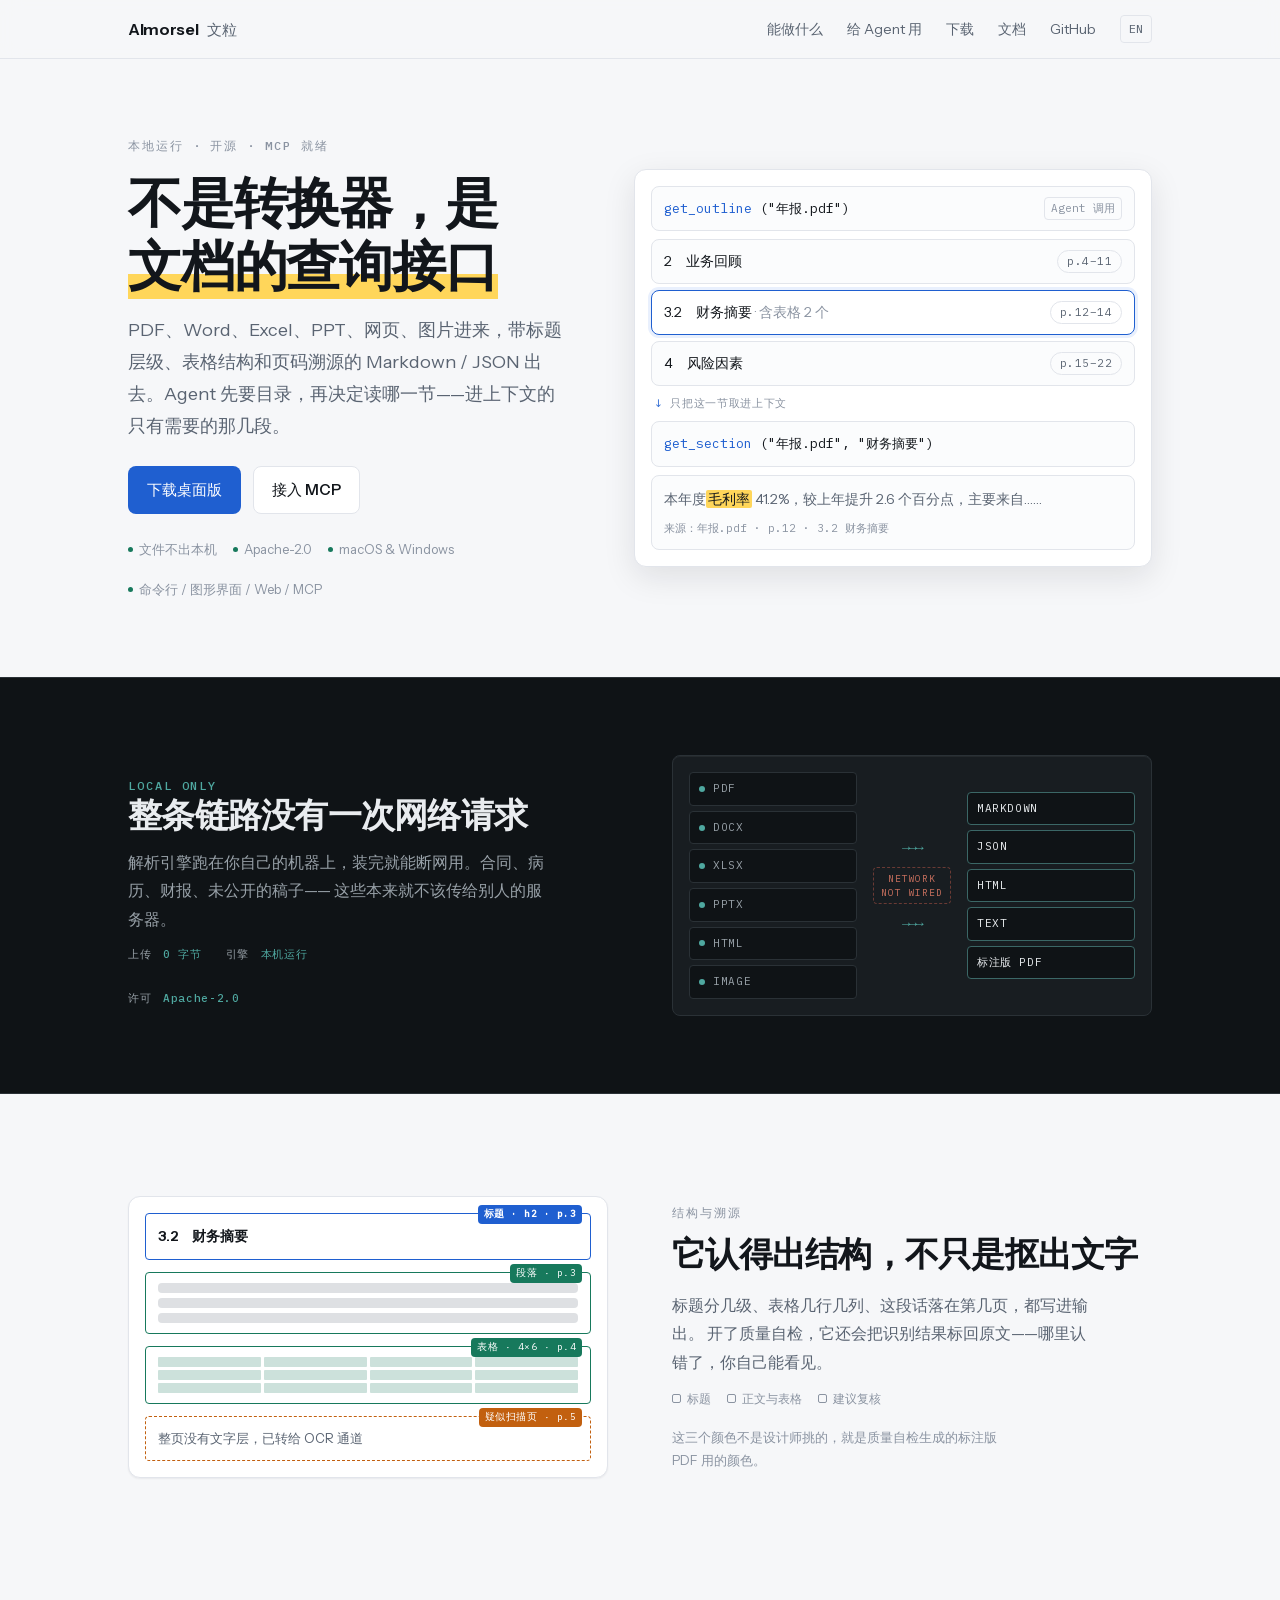
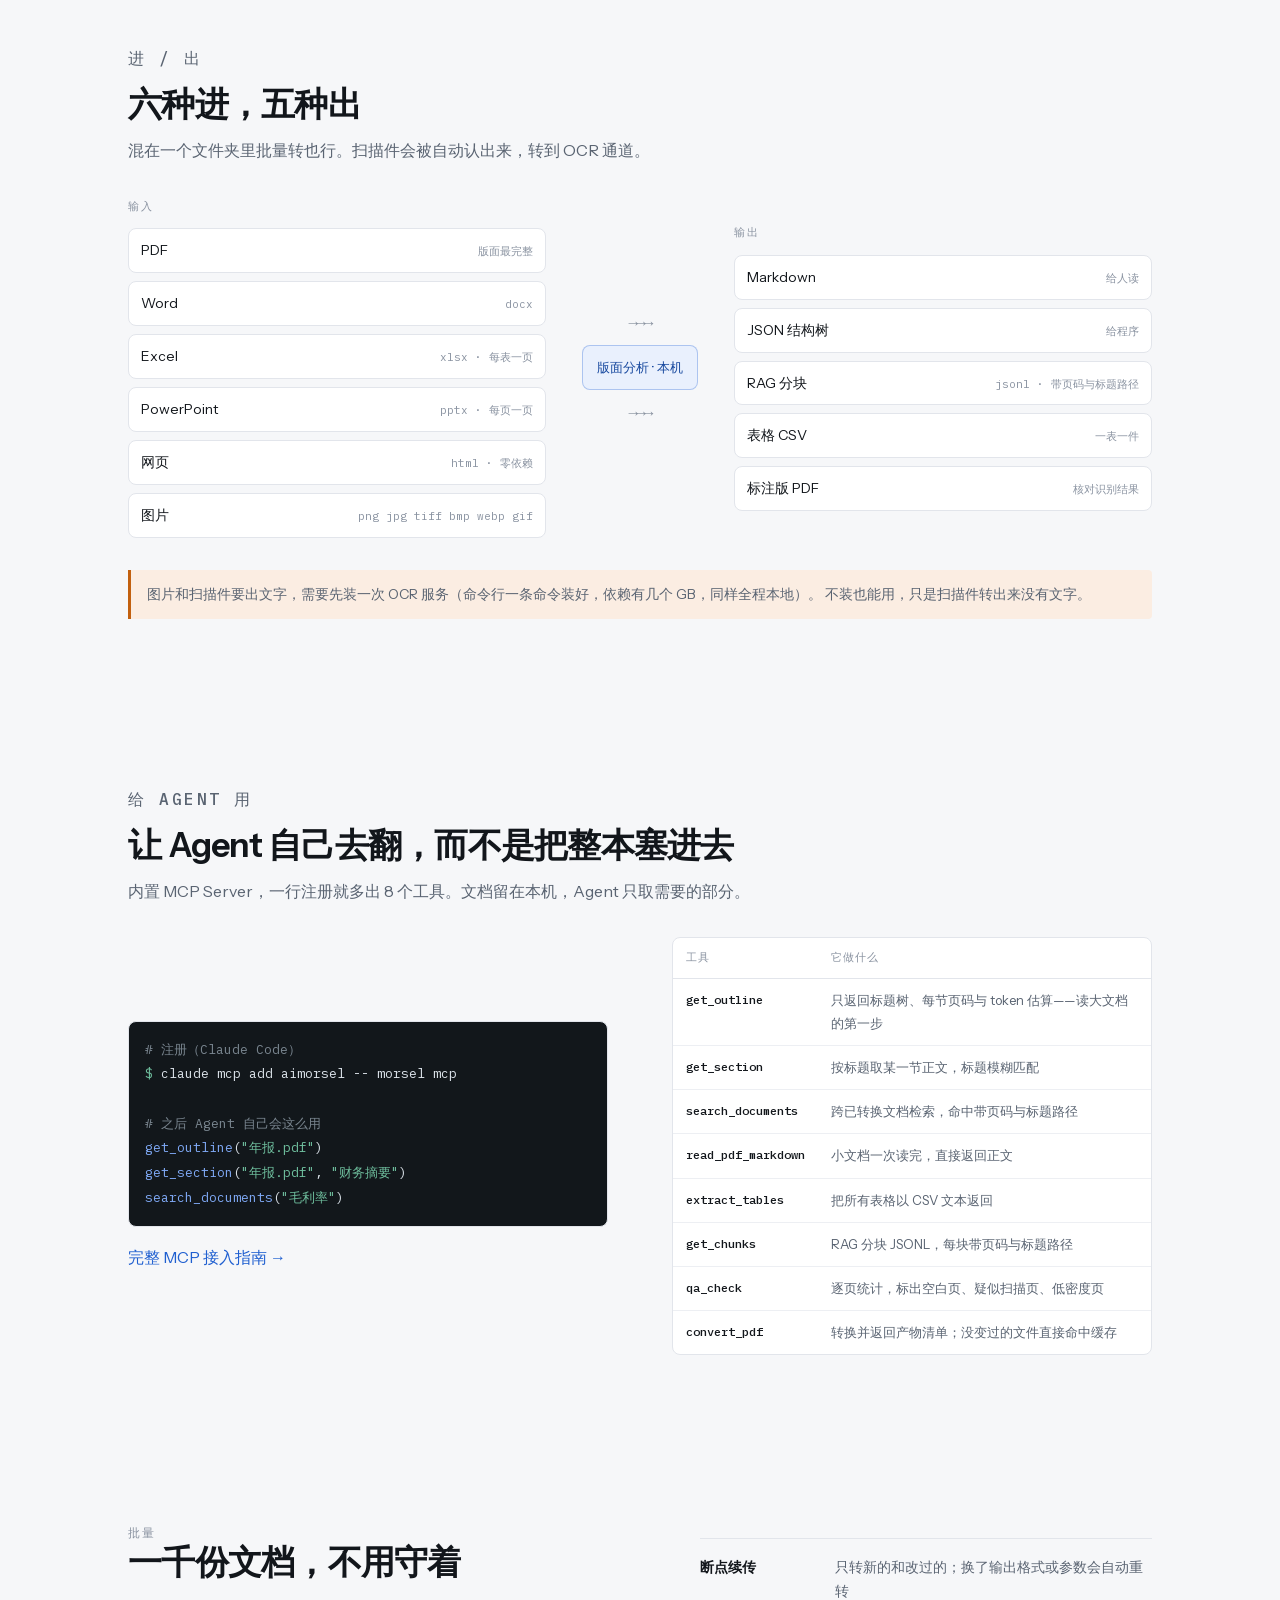
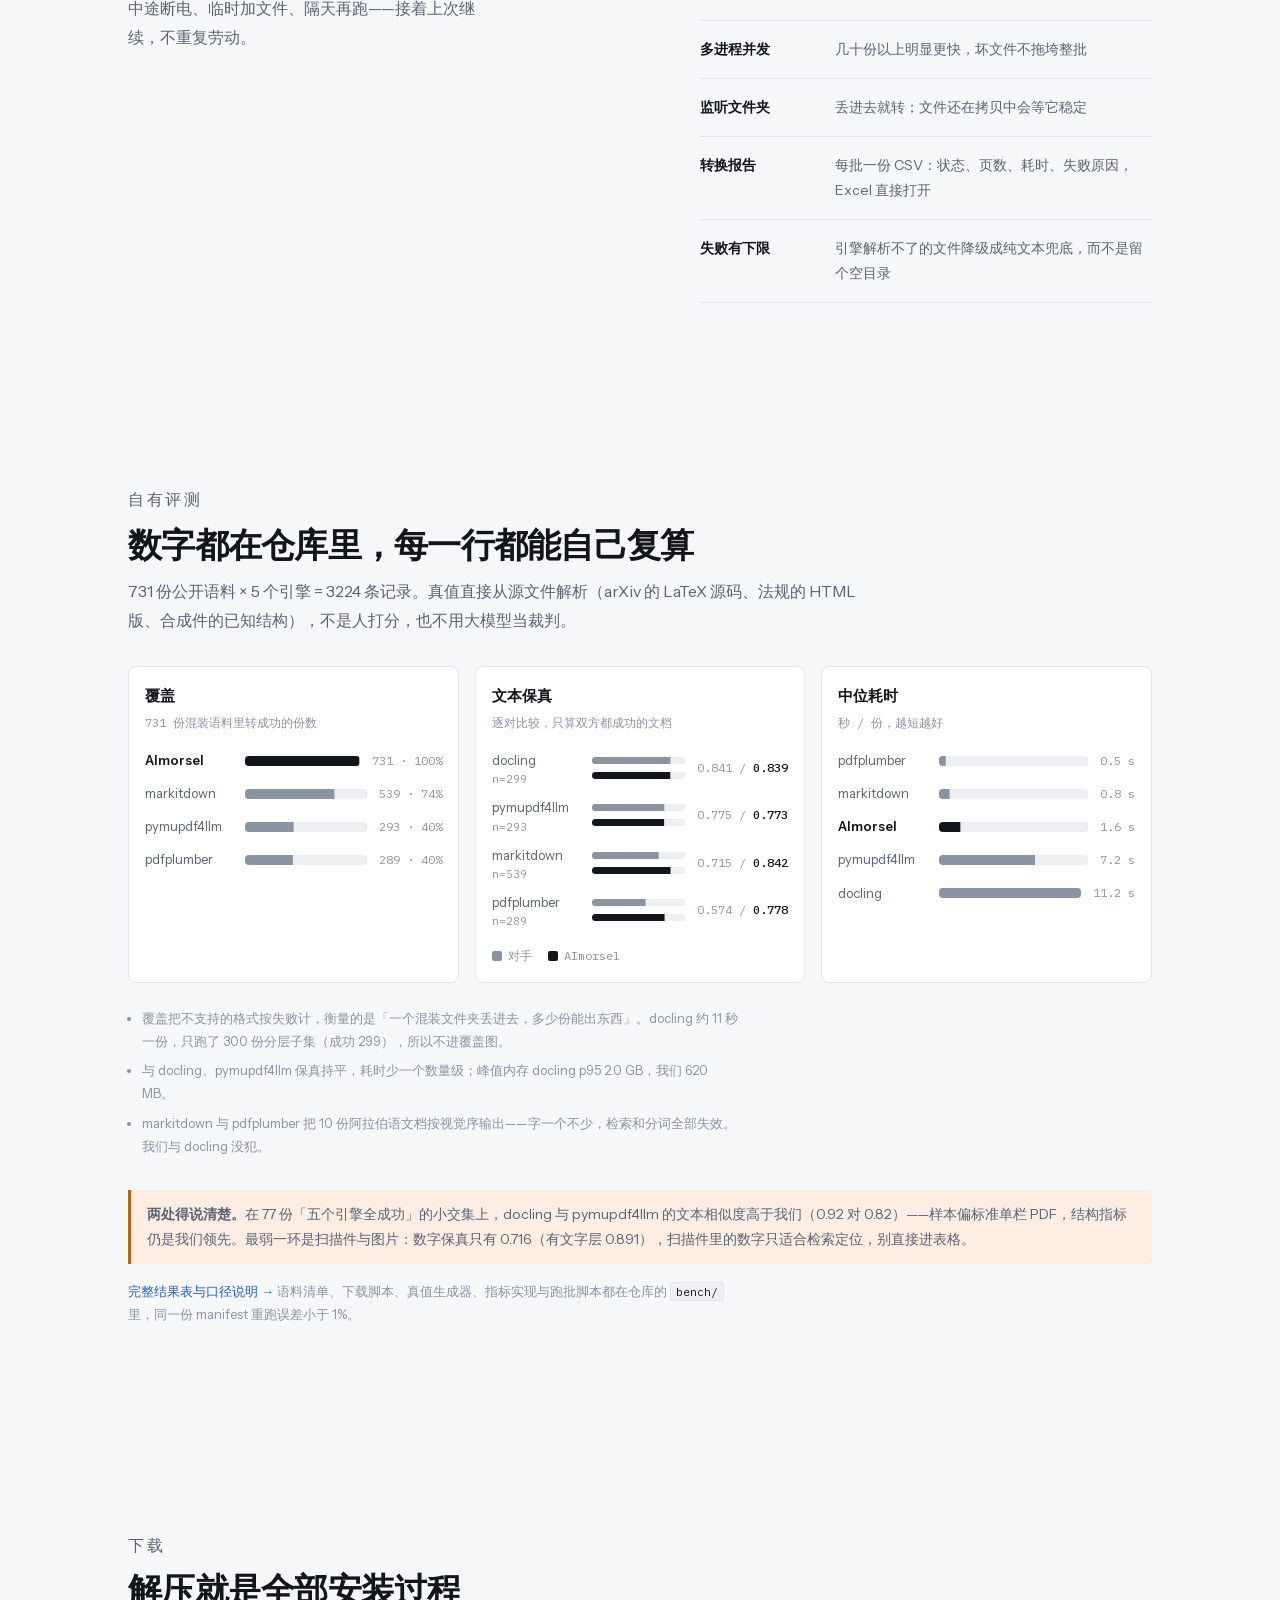
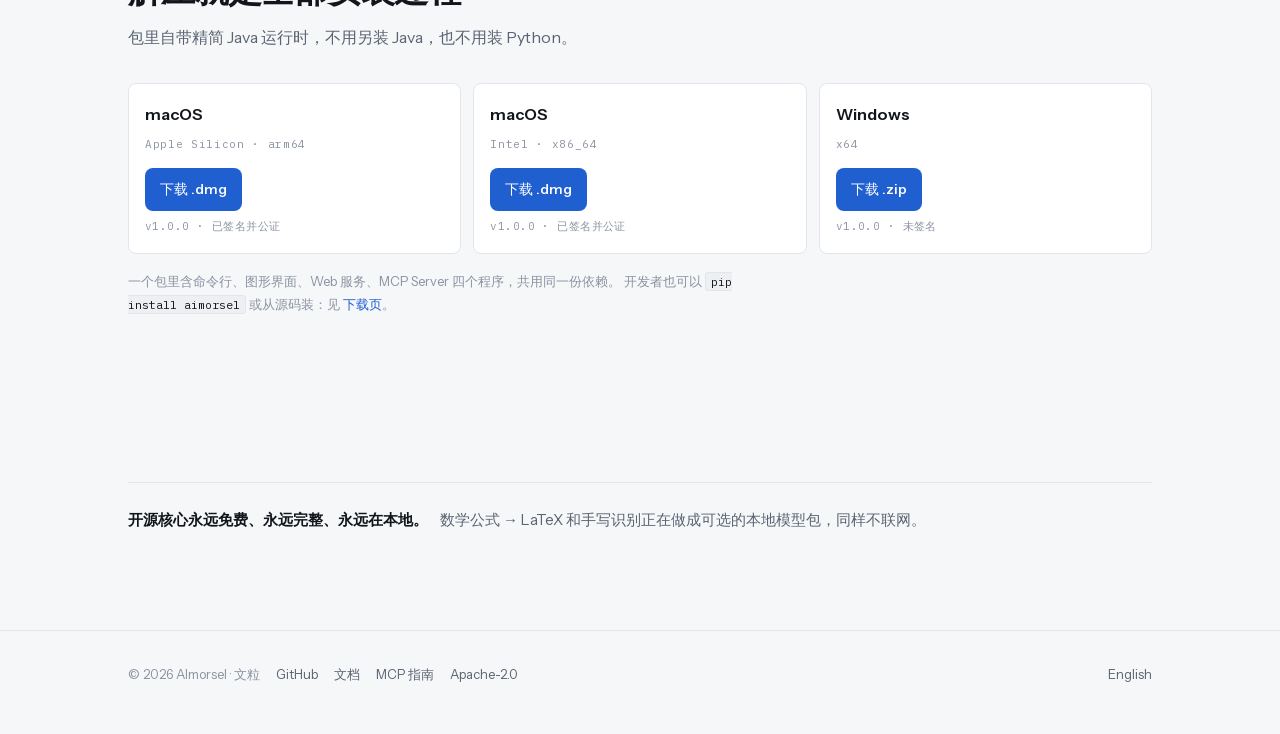
==== commit 3955fb29: "1.0.2：PyPI 页面描述与链接修正，官网评测节改条形图" ====
--- a/website/index.html
+++ b/website/index.html
@@ -241,38 +241,44 @@
       <h2>数字都在仓库里，每一行都能自己复算</h2>
       <p>731 份公开语料 × 5 个引擎 = 3224 条记录。真值直接从源文件解析（arXiv 的 LaTeX 源码、法规的 HTML 版、合成件的已知结构），不是人打分，也不用大模型当裁判。</p>
     </div>
-    <div class="tablewrap">
-      <table>
-        <thead>
-          <tr>
-            <th>引擎</th>
-            <th>能吃的输入</th>
-            <th>731 份里转成功</th>
-            <th>文本相似（双方都成功的文档上，对手 / 我们）</th>
-            <th>中位耗时</th>
-          </tr>
-        </thead>
-        <tbody>
-          <tr><th>AImorsel</th><td>全部 8 类格式</td><td>731（100%）</td><td>—</td><td>1.6 秒/份</td></tr>
-          <tr><th>docling</th><td>与我们相当</td><td>299 / 300（分层子集）</td><td>0.841 / 0.839</td><td>11.2 秒/份</td></tr>
-          <tr><th>pymupdf4llm</th><td>只吃 PDF</td><td>293（40%）</td><td>0.775 / 0.773</td><td>7.2 秒/份</td></tr>
-          <tr><th>markitdown</th><td>除图片与扫描件外的多数格式</td><td>539（74%）</td><td>0.715 / 0.842</td><td>0.8 秒/份</td></tr>
-          <tr><th>pdfplumber</th><td>只吃 PDF，纯文本</td><td>289（40%）</td><td>0.574 / 0.778</td><td>0.5 秒/份</td></tr>
-        </tbody>
-      </table>
-    </div>
-    <p class="fineprint">
-      不支持的格式按失败计——这一列衡量的是「一个混装文件夹丢进去，多少份能出东西」。
-      与 docling、pymupdf4llm 的文本保真度基本持平，耗时差一个数量级（docling 峰值内存 p95 2.0 GB，我们 620 MB）。
-      另有一项静默事故只有我们和 docling 没犯：markitdown 与 pdfplumber 把 10 份阿拉伯语文档按视觉序输出，
-      字一个不少，但检索和分词全部失效。
-    </p>
+    <div class="charts">
+      <figure class="chart">
+        <figcaption class="chart__t"><b>覆盖</b><span>731 份混装语料里转成功的份数</span></figcaption>
+        <div class="bars">
+        <div class="bars__row bars__row--us"><span class="bars__l">AImorsel</span><svg class="bar" viewBox="0 0 100 10" preserveAspectRatio="none" aria-hidden="true" focusable="false"><rect class="bar__t" width="100" height="10"/><rect class="bar__f bar__f--us" width="100.0" height="10"/></svg><span class="bars__v">731 · 100%</span></div>
+        <div class="bars__row"><span class="bars__l">markitdown</span><svg class="bar" viewBox="0 0 100 10" preserveAspectRatio="none" aria-hidden="true" focusable="false"><rect class="bar__t" width="100" height="10"/><rect class="bar__f" width="73.7" height="10"/></svg><span class="bars__v">539 · 74%</span></div>
+        <div class="bars__row"><span class="bars__l">pymupdf4llm</span><svg class="bar" viewBox="0 0 100 10" preserveAspectRatio="none" aria-hidden="true" focusable="false"><rect class="bar__t" width="100" height="10"/><rect class="bar__f" width="40.1" height="10"/></svg><span class="bars__v">293 · 40%</span></div>
+        <div class="bars__row"><span class="bars__l">pdfplumber</span><svg class="bar" viewBox="0 0 100 10" preserveAspectRatio="none" aria-hidden="true" focusable="false"><rect class="bar__t" width="100" height="10"/><rect class="bar__f" width="39.5" height="10"/></svg><span class="bars__v">289 · 40%</span></div>
+        </div>
+      </figure>
+      <figure class="chart">
+        <figcaption class="chart__t"><b>文本保真</b><span>逐对比较，只算双方都成功的文档</span></figcaption>
+        <div class="bars">
+        <div class="bars__row"><span class="bars__l">docling<small>n=299</small></span><span class="bars__pair"><svg class="bar" viewBox="0 0 100 10" preserveAspectRatio="none" aria-hidden="true" focusable="false"><rect class="bar__t" width="100" height="10"/><rect class="bar__f" width="84.1" height="10"/></svg><svg class="bar" viewBox="0 0 100 10" preserveAspectRatio="none" aria-hidden="true" focusable="false"><rect class="bar__t" width="100" height="10"/><rect class="bar__f bar__f--us" width="83.9" height="10"/></svg></span><span class="bars__v">0.841 / <b>0.839</b></span></div>
+        <div class="bars__row"><span class="bars__l">pymupdf4llm<small>n=293</small></span><span class="bars__pair"><svg class="bar" viewBox="0 0 100 10" preserveAspectRatio="none" aria-hidden="true" focusable="false"><rect class="bar__t" width="100" height="10"/><rect class="bar__f" width="77.5" height="10"/></svg><svg class="bar" viewBox="0 0 100 10" preserveAspectRatio="none" aria-hidden="true" focusable="false"><rect class="bar__t" width="100" height="10"/><rect class="bar__f bar__f--us" width="77.3" height="10"/></svg></span><span class="bars__v">0.775 / <b>0.773</b></span></div>
+        <div class="bars__row"><span class="bars__l">markitdown<small>n=539</small></span><span class="bars__pair"><svg class="bar" viewBox="0 0 100 10" preserveAspectRatio="none" aria-hidden="true" focusable="false"><rect class="bar__t" width="100" height="10"/><rect class="bar__f" width="71.5" height="10"/></svg><svg class="bar" viewBox="0 0 100 10" preserveAspectRatio="none" aria-hidden="true" focusable="false"><rect class="bar__t" width="100" height="10"/><rect class="bar__f bar__f--us" width="84.2" height="10"/></svg></span><span class="bars__v">0.715 / <b>0.842</b></span></div>
+        <div class="bars__row"><span class="bars__l">pdfplumber<small>n=289</small></span><span class="bars__pair"><svg class="bar" viewBox="0 0 100 10" preserveAspectRatio="none" aria-hidden="true" focusable="false"><rect class="bar__t" width="100" height="10"/><rect class="bar__f" width="57.4" height="10"/></svg><svg class="bar" viewBox="0 0 100 10" preserveAspectRatio="none" aria-hidden="true" focusable="false"><rect class="bar__t" width="100" height="10"/><rect class="bar__f bar__f--us" width="77.8" height="10"/></svg></span><span class="bars__v">0.574 / <b>0.778</b></span></div>
+        </div>
+        <p class="chart__legend"><span><i></i>对手</span><span><i class="us"></i>AImorsel</span></p>
+      </figure>
+      <figure class="chart">
+        <figcaption class="chart__t"><b>中位耗时</b><span>秒 / 份，越短越好</span></figcaption>
+        <div class="bars">
+        <div class="bars__row"><span class="bars__l">pdfplumber</span><svg class="bar" viewBox="0 0 100 10" preserveAspectRatio="none" aria-hidden="true" focusable="false"><rect class="bar__t" width="100" height="10"/><rect class="bar__f" width="4.5" height="10"/></svg><span class="bars__v">0.5 s</span></div>
+        <div class="bars__row"><span class="bars__l">markitdown</span><svg class="bar" viewBox="0 0 100 10" preserveAspectRatio="none" aria-hidden="true" focusable="false"><rect class="bar__t" width="100" height="10"/><rect class="bar__f" width="7.1" height="10"/></svg><span class="bars__v">0.8 s</span></div>
+        <div class="bars__row bars__row--us"><span class="bars__l">AImorsel</span><svg class="bar" viewBox="0 0 100 10" preserveAspectRatio="none" aria-hidden="true" focusable="false"><rect class="bar__t" width="100" height="10"/><rect class="bar__f bar__f--us" width="14.3" height="10"/></svg><span class="bars__v">1.6 s</span></div>
+        <div class="bars__row"><span class="bars__l">pymupdf4llm</span><svg class="bar" viewBox="0 0 100 10" preserveAspectRatio="none" aria-hidden="true" focusable="false"><rect class="bar__t" width="100" height="10"/><rect class="bar__f" width="64.3" height="10"/></svg><span class="bars__v">7.2 s</span></div>
+        <div class="bars__row"><span class="bars__l">docling</span><svg class="bar" viewBox="0 0 100 10" preserveAspectRatio="none" aria-hidden="true" focusable="false"><rect class="bar__t" width="100" height="10"/><rect class="bar__f" width="100.0" height="10"/></svg><span class="bars__v">11.2 s</span></div>
+        </div>
+      </figure>
+    </div>
+    <ul class="notes">
+      <li>覆盖把不支持的格式按失败计，衡量的是「一个混装文件夹丢进去，多少份能出东西」。docling 约 11 秒一份，只跑了 300 份分层子集（成功 299），所以不进覆盖图。</li>
+      <li>与 docling、pymupdf4llm 保真持平，耗时少一个数量级；峰值内存 docling p95 2.0 GB，我们 620 MB。</li>
+      <li>markitdown 与 pdfplumber 把 10 份阿拉伯语文档按视觉序输出——字一个不少，检索和分词全部失效。我们与 docling 没犯。</li>
+    </ul>
     <p class="callout callout--gap">
-      <b>两处必须说清楚。</b>docling 约 11 秒一份，全量跑不完，只跑了 300 份分层子集，它那一行的份数与别人不同；
-      在 77 份「所有引擎都成功」的交集上，docling 与 pymupdf4llm 的文本相似度高于我们（0.92 / 0.92 对 0.82），
-      那份子集样本小且偏向标准单栏 PDF——结构指标在同一张表上是我们领先。两张表都在结果页里。
-      最弱的一环是扫描件与图片：数字保真在有文字层的文档上是 0.891，走 OCR 通道只有 0.716，
-      扫描件里的数字适合检索定位，不能直接进表格。
+      <b>两处得说清楚。</b>在 77 份「五个引擎全成功」的小交集上，docling 与 pymupdf4llm 的文本相似度高于我们（0.92 对 0.82）——样本偏标准单栏 PDF，结构指标仍是我们领先。最弱一环是扫描件与图片：数字保真只有 0.716（有文字层 0.891），扫描件里的数字只适合检索定位，别直接进表格。
     </p>
     <p class="fineprint">
       <a href="https://github.com/aimorsel/aimorsel/blob/main/bench/RESULTS.md">完整结果表与口径说明 →</a>
--- a/website/assets/site.css
+++ b/website/assets/site.css
@@ -473,6 +473,31 @@
 .split__note { margin-top: var(--s-4); font-size: var(--fs-13); color: var(--ink-3); max-width: 38ch; }
 .split__link { margin-top: var(--s-4); }
 .callout--gap { margin-top: var(--s-6); }
+
+/* — 评测条形图（#bench）：纯 HTML + 内联 SVG，条宽是 SVG 属性不是 style — */
+.charts { display: grid; gap: var(--s-4); grid-template-columns: repeat(auto-fit, minmax(280px, 1fr)); }
+.chart { margin: 0; border: 1px solid var(--rule); background: var(--panel); border-radius: var(--r-2); padding: var(--s-4); display: grid; gap: var(--s-4); align-content: start; min-width: 0; }
+.chart__t { display: grid; gap: 2px; }
+.chart__t b { font-size: var(--fs-15); font-weight: 620; color: var(--ink); }
+.chart__t span { font-family: var(--mono); font-size: var(--fs-12); color: var(--ink-3); }
+.bars { display: grid; gap: 10px; }
+.bars__row { display: grid; grid-template-columns: 6.8em minmax(0, 1fr) auto; align-items: center; gap: var(--s-3); font-size: var(--fs-13); color: var(--ink-2); }
+.bars__l { overflow: hidden; text-overflow: ellipsis; white-space: nowrap; }
+.bars__l small { display: block; font-family: var(--mono); font-size: var(--fs-11); color: var(--ink-3); line-height: 1.3; }
+.bars__row--us .bars__l { color: var(--ink); font-weight: 600; }
+.bars__v { font-family: var(--mono); font-size: var(--fs-12); color: var(--ink-3); white-space: nowrap; }
+.bars__v b { color: var(--ink); font-weight: 500; }
+.bar { display: block; width: 100%; height: 10px; border-radius: var(--r-1); }
+.bar__t { fill: var(--rule-2); }
+.bar__f { fill: var(--ink-3); }
+.bar__f--us { fill: var(--ink); }
+.bars__pair { display: grid; gap: 3px; min-width: 0; }
+.bars__pair .bar { height: 7px; }
+.chart__legend { display: flex; flex-wrap: wrap; gap: var(--s-4); font-family: var(--mono); font-size: var(--fs-12); color: var(--ink-3); }
+.chart__legend i { display: inline-block; width: 10px; height: 10px; border-radius: 2px; background: var(--ink-3); margin-right: 6px; vertical-align: -1px; }
+.chart__legend i.us { background: var(--ink); }
+.notes { margin-top: var(--s-5); padding-left: 1.1em; display: grid; gap: 6px; font-size: var(--fs-13); color: var(--ink-3); max-width: var(--w-text); }
+
 :lang(en) .split__p, :lang(en) .split__note, :lang(en) .claim__lead { max-width: 42ch; }
 :lang(en) .hero__sub { max-width: 44ch; }
 
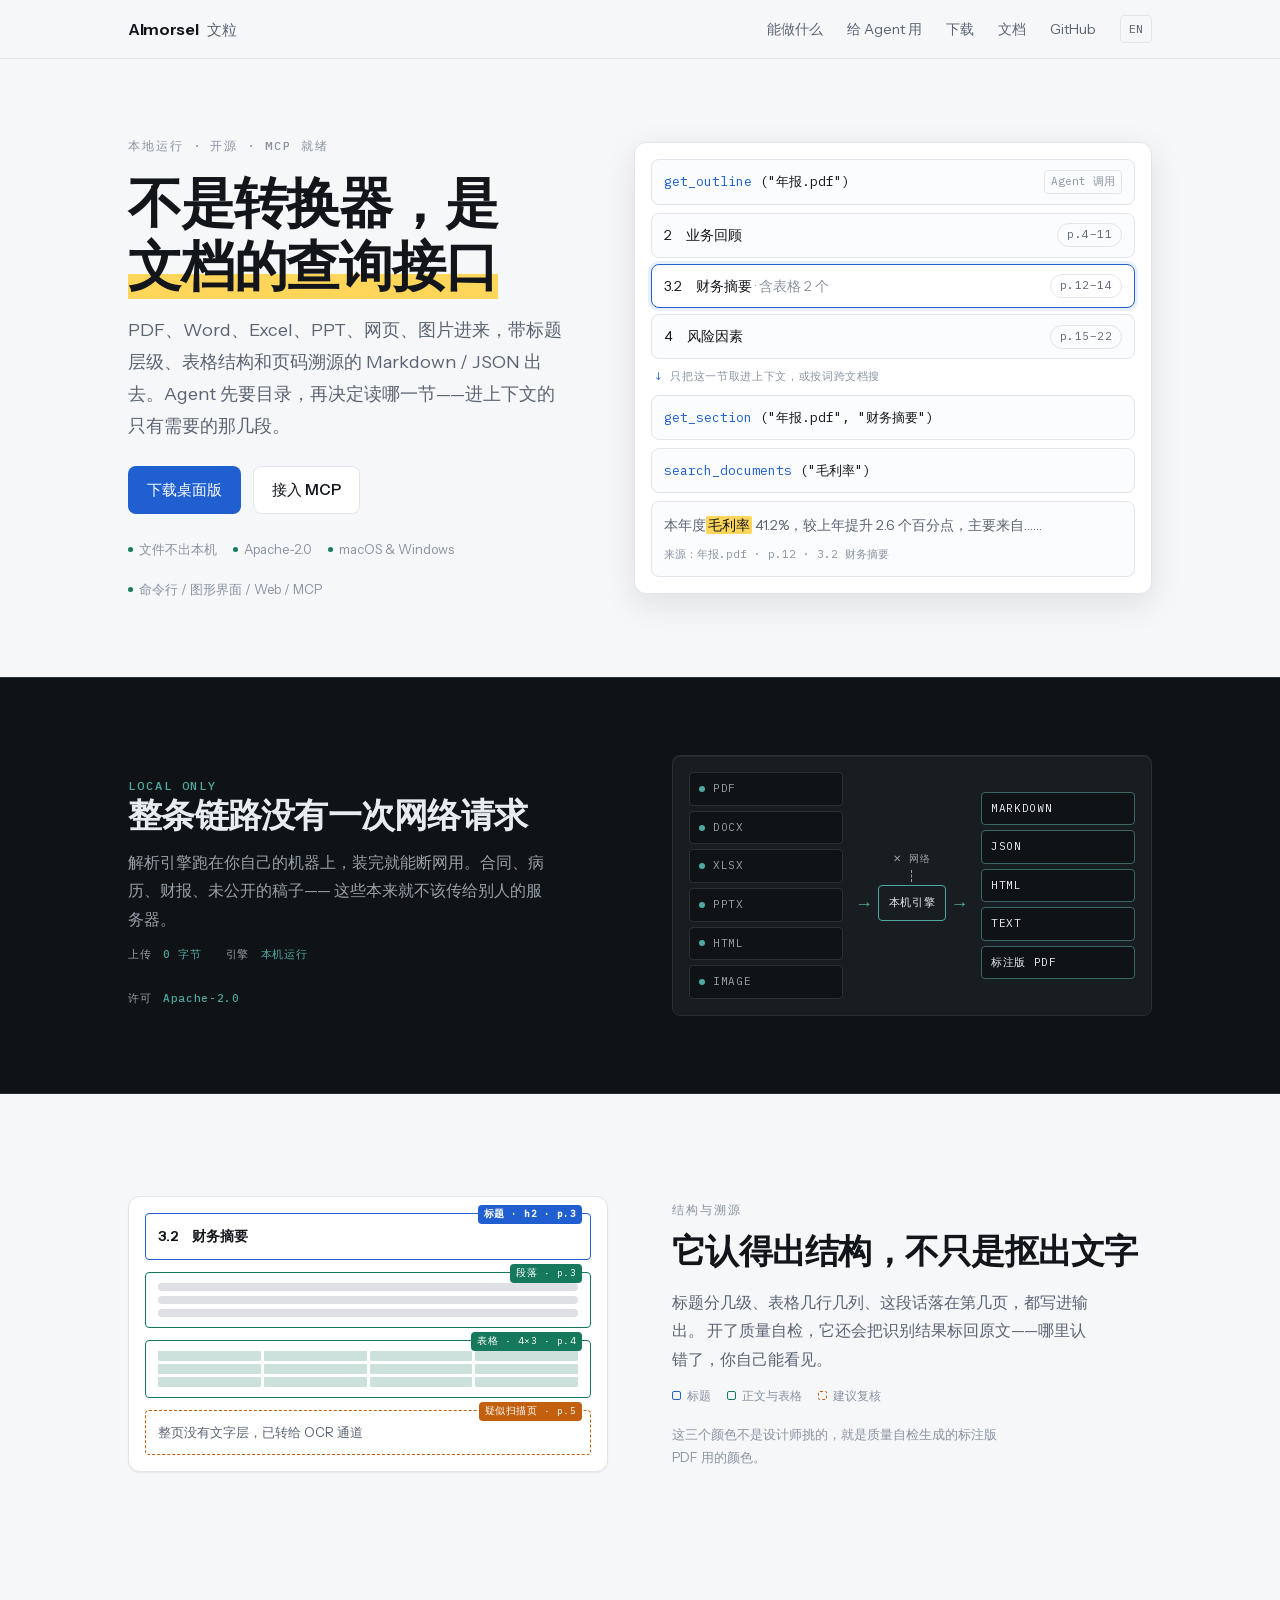
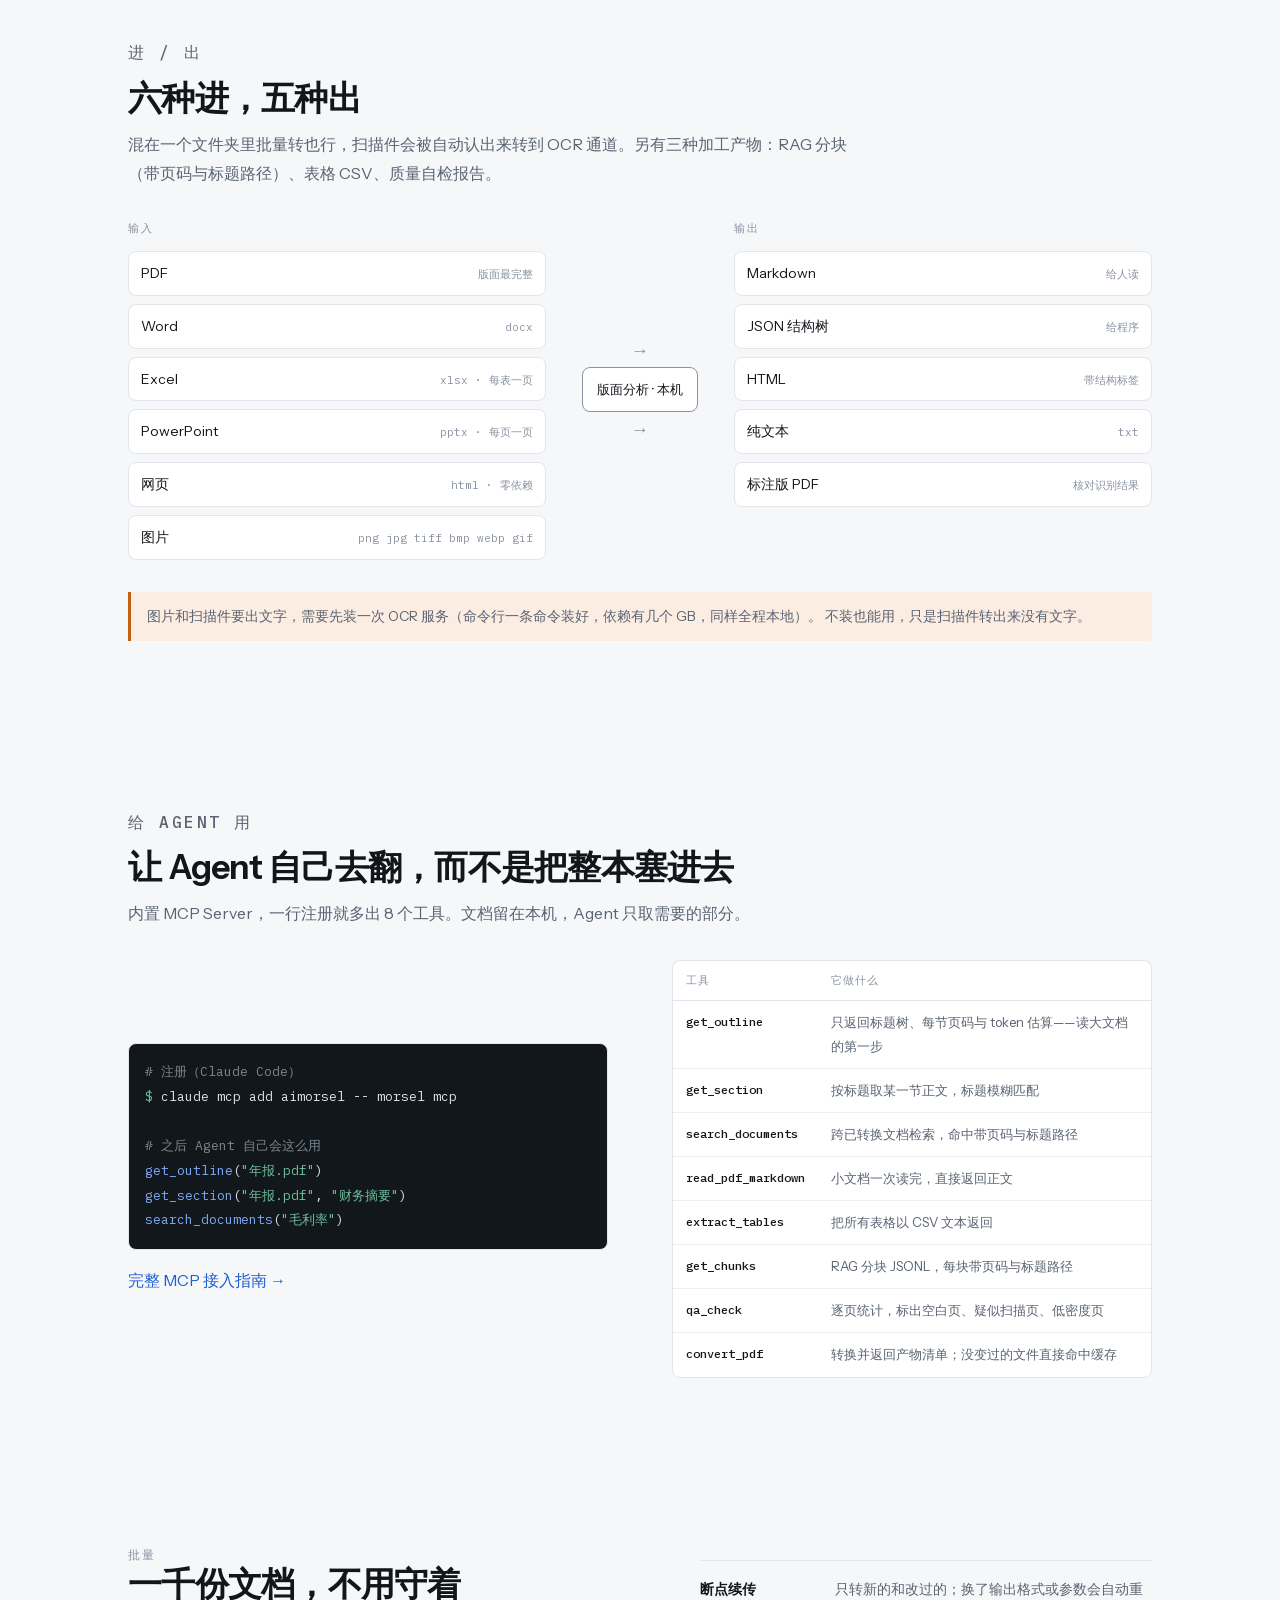
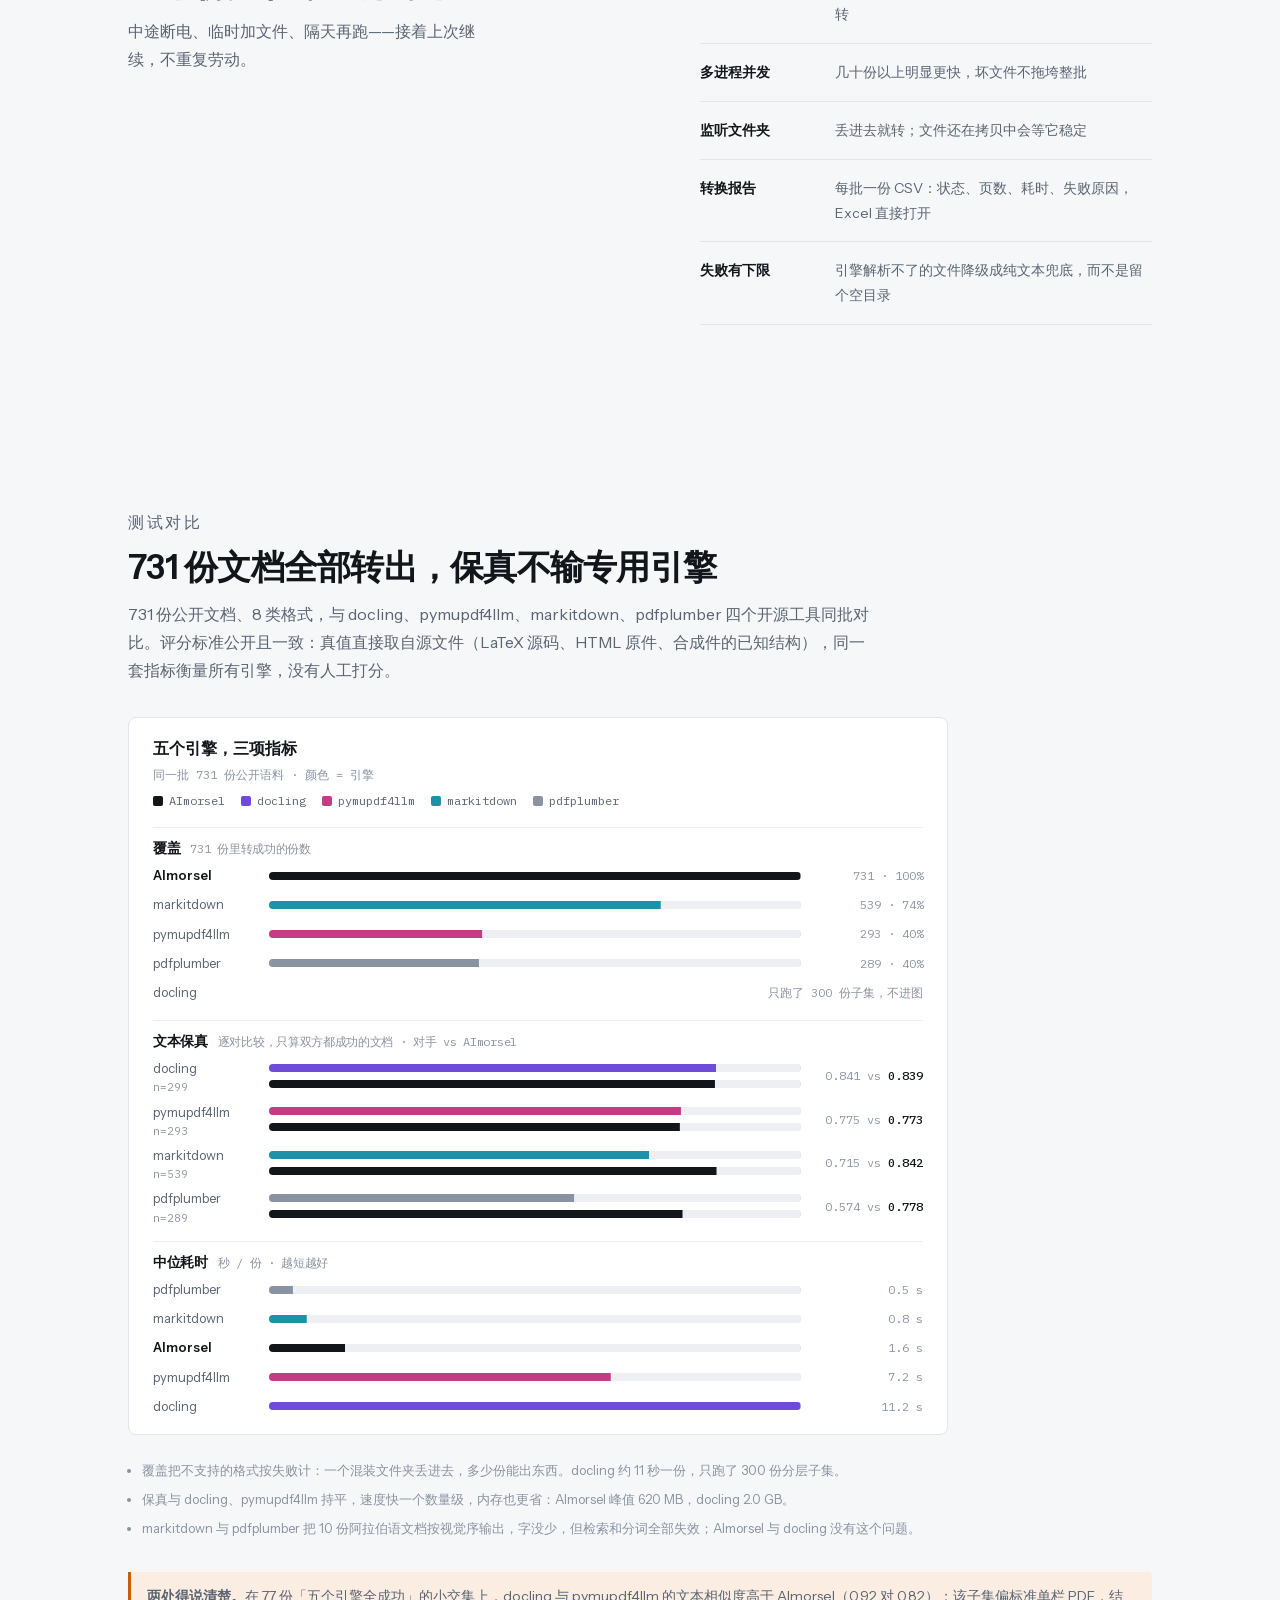
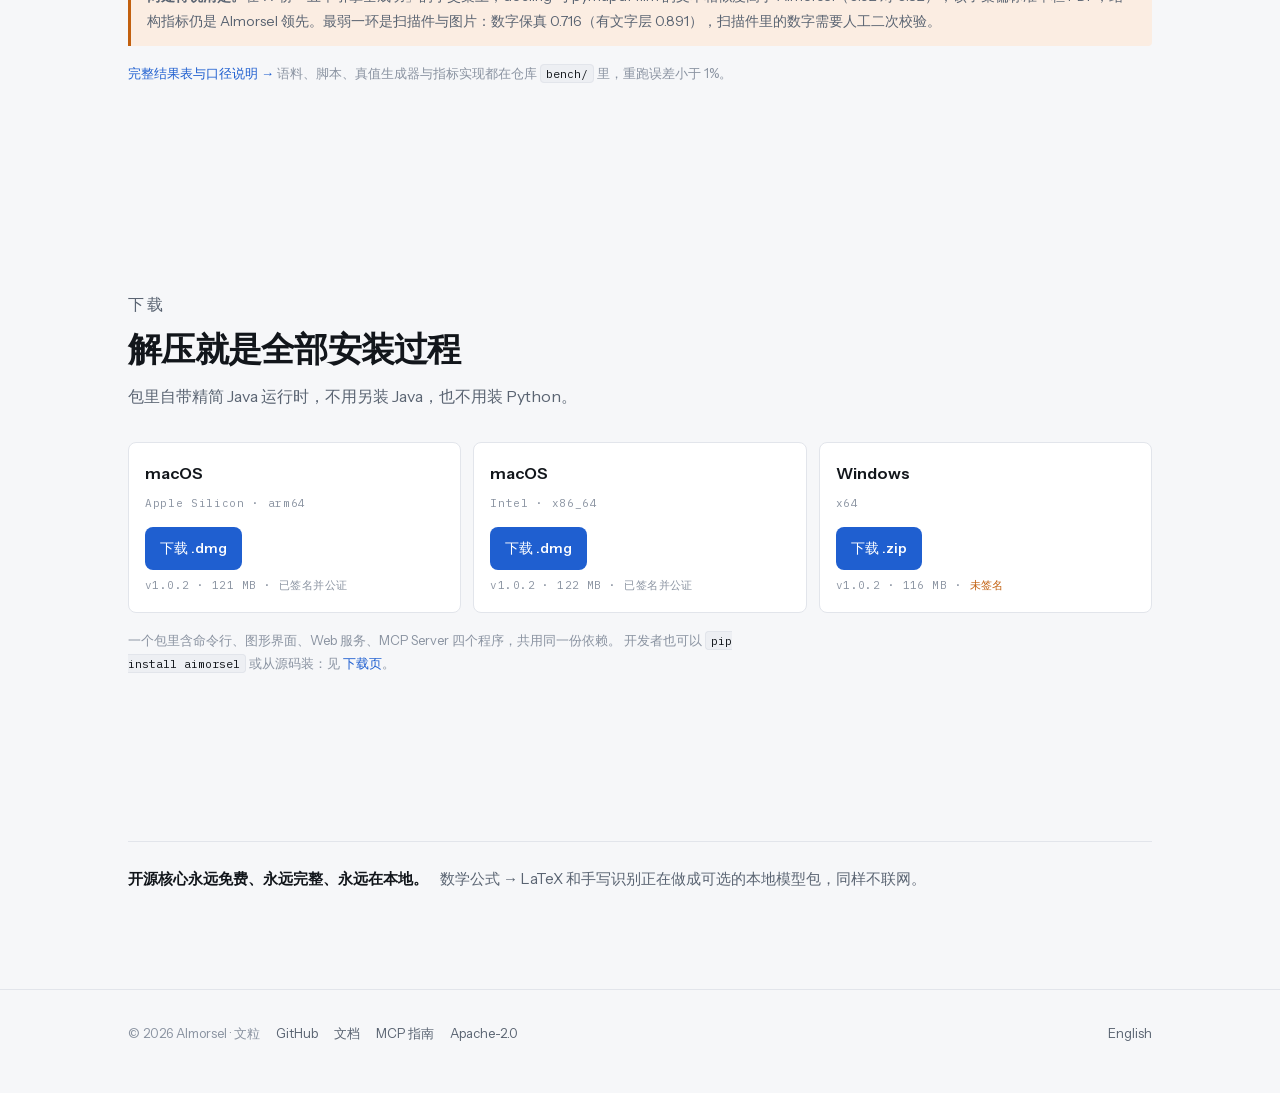
==== commit 3288dfa5: "官网：评测节改为测试对比图表，图示按设计审查修正，下载卡指向 v1.0.2" ====
--- a/website/index.html
+++ b/website/index.html
@@ -60,8 +60,9 @@
           <div class="row row--on"><span class="path">3.2　财务摘要 <span class="dim">· 含表格 2 个</span></span><span class="pg">p.12–14</span></div>
           <div class="row"><span class="path">4　风险因素</span><span class="pg">p.15–22</span></div>
         </div>
-        <p class="desk__step">只把这一节取进上下文</p>
+        <p class="desk__step">只把这一节取进上下文，或按词跨文档搜</p>
         <div class="deskbar"><span class="fn">get_section</span>("年报.pdf", "财务摘要")</div>
+        <div class="deskbar"><span class="fn">search_documents</span>("毛利率")</div>
         <div class="snip">
           本年度<mark>毛利率</mark> 41.2%，较上年提升 2.6 个百分点，主要来自……
           <span class="src">来源：年报.pdf · p.12 · 3.2 财务摘要</span>
@@ -96,9 +97,10 @@
             <div class="port"><i></i>IMAGE</div>
           </div>
           <div class="lane">
-            <div class="arr">→→→</div>
-            <div class="cut">NETWORK<br />NOT WIRED</div>
-            <div class="arr">→→→</div>
+            <div class="stub">✕ 网络</div>
+            <div class="arr arr--in">→</div>
+            <div class="engine">本机引擎</div>
+            <div class="arr arr--out">→</div>
           </div>
           <div class="outs">
             <div>MARKDOWN</div>
@@ -136,7 +138,7 @@
           <div class="blk blk--t"><span class="tag">段落 · p.3</span>
             <div class="bar"></div><div class="bar"></div><div class="bar bar--s"></div>
           </div>
-          <div class="blk blk--t"><span class="tag">表格 · 4×6 · p.4</span>
+          <div class="blk blk--t"><span class="tag">表格 · 4×3 · p.4</span>
             <div class="cells"><b></b><b></b><b></b><b></b><b></b><b></b><b></b><b></b><b></b><b></b><b></b><b></b></div>
           </div>
           <div class="blk blk--w"><span class="tag">疑似扫描页 · p.5</span>整页没有文字层，已转给 OCR 通道</div>
@@ -149,7 +151,7 @@
     <div class="sechead">
       <p class="eyebrow">进 / 出</p>
       <h2>六种进，五种出</h2>
-      <p>混在一个文件夹里批量转也行。扫描件会被自动认出来，转到 OCR 通道。</p>
+      <p>混在一个文件夹里批量转也行，扫描件会被自动认出来转到 OCR 通道。另有三种加工产物：RAG 分块（带页码与标题路径）、表格 CSV、质量自检报告。</p>
     </div>
     <div class="flow">
       <div class="flow__col">
@@ -162,16 +164,16 @@
         <div class="chip">图片<em>png jpg tiff bmp webp gif</em></div>
       </div>
       <div class="flow__mid">
-        <div class="flow__arr">→→→</div>
+        <div class="flow__arr">→</div>
         <div class="flow__engine">版面分析 · 本机</div>
-        <div class="flow__arr">→→→</div>
+        <div class="flow__arr">→</div>
       </div>
       <div class="flow__col">
         <p class="flow__lab">输出</p>
         <div class="chip">Markdown<em>给人读</em></div>
         <div class="chip">JSON 结构树<em>给程序</em></div>
-        <div class="chip">RAG 分块<em>jsonl · 带页码与标题路径</em></div>
-        <div class="chip">表格 CSV<em>一表一件</em></div>
+        <div class="chip">HTML<em>带结构标签</em></div>
+        <div class="chip">纯文本<em>txt</em></div>
         <div class="chip">标注版 PDF<em>核对识别结果</em></div>
       </div>
     </div>
@@ -237,52 +239,54 @@
 
   <section class="wrap sec" id="bench">
     <div class="sechead">
-      <p class="eyebrow">自有评测</p>
-      <h2>数字都在仓库里，每一行都能自己复算</h2>
-      <p>731 份公开语料 × 5 个引擎 = 3224 条记录。真值直接从源文件解析（arXiv 的 LaTeX 源码、法规的 HTML 版、合成件的已知结构），不是人打分，也不用大模型当裁判。</p>
-    </div>
-    <div class="charts">
-      <figure class="chart">
-        <figcaption class="chart__t"><b>覆盖</b><span>731 份混装语料里转成功的份数</span></figcaption>
+      <p class="eyebrow">测试对比</p>
+      <h2>731 份文档全部转出，保真不输专用引擎</h2>
+      <p>731 份公开文档、8 类格式，与 docling、pymupdf4llm、markitdown、pdfplumber 四个开源工具同批对比。评分标准公开且一致：真值直接取自源文件（LaTeX 源码、HTML 原件、合成件的已知结构），同一套指标衡量所有引擎，没有人工打分。</p>
+    </div>
+    <figure class="chart chart--one">
+      <figcaption class="chart__t"><b>五个引擎，三项指标</b><span>同一批 731 份公开语料 · 颜色 = 引擎</span></figcaption>
+      <p class="chart__legend"><span><i class="sw sw--us"></i>AImorsel</span><span><i class="sw sw--docling"></i>docling</span><span><i class="sw sw--pymupdf"></i>pymupdf4llm</span><span><i class="sw sw--markitdown"></i>markitdown</span><span><i class="sw sw--pdfplumber"></i>pdfplumber</span></p>
+      <div class="cgroup">
+        <h4 class="cgroup__t">覆盖 <span>731 份里转成功的份数</span></h4>
         <div class="bars">
-        <div class="bars__row bars__row--us"><span class="bars__l">AImorsel</span><svg class="bar" viewBox="0 0 100 10" preserveAspectRatio="none" aria-hidden="true" focusable="false"><rect class="bar__t" width="100" height="10"/><rect class="bar__f bar__f--us" width="100.0" height="10"/></svg><span class="bars__v">731 · 100%</span></div>
-        <div class="bars__row"><span class="bars__l">markitdown</span><svg class="bar" viewBox="0 0 100 10" preserveAspectRatio="none" aria-hidden="true" focusable="false"><rect class="bar__t" width="100" height="10"/><rect class="bar__f" width="73.7" height="10"/></svg><span class="bars__v">539 · 74%</span></div>
-        <div class="bars__row"><span class="bars__l">pymupdf4llm</span><svg class="bar" viewBox="0 0 100 10" preserveAspectRatio="none" aria-hidden="true" focusable="false"><rect class="bar__t" width="100" height="10"/><rect class="bar__f" width="40.1" height="10"/></svg><span class="bars__v">293 · 40%</span></div>
-        <div class="bars__row"><span class="bars__l">pdfplumber</span><svg class="bar" viewBox="0 0 100 10" preserveAspectRatio="none" aria-hidden="true" focusable="false"><rect class="bar__t" width="100" height="10"/><rect class="bar__f" width="39.5" height="10"/></svg><span class="bars__v">289 · 40%</span></div>
-        </div>
-      </figure>
-      <figure class="chart">
-        <figcaption class="chart__t"><b>文本保真</b><span>逐对比较，只算双方都成功的文档</span></figcaption>
+          <div class="bars__row bars__row--us"><span class="bars__l">AImorsel</span><span class="bars__pair"><svg class="bar" viewBox="0 0 100 10" preserveAspectRatio="none" aria-hidden="true" focusable="false"><rect class="bar__t" width="100" height="10"/><rect class="bar__f bar__f--us" width="100.0" height="10"/></svg></span><span class="bars__v">731 · 100%</span></div>
+          <div class="bars__row"><span class="bars__l">markitdown</span><span class="bars__pair"><svg class="bar" viewBox="0 0 100 10" preserveAspectRatio="none" aria-hidden="true" focusable="false"><rect class="bar__t" width="100" height="10"/><rect class="bar__f bar__f--markitdown" width="73.7" height="10"/></svg></span><span class="bars__v">539 · 74%</span></div>
+          <div class="bars__row"><span class="bars__l">pymupdf4llm</span><span class="bars__pair"><svg class="bar" viewBox="0 0 100 10" preserveAspectRatio="none" aria-hidden="true" focusable="false"><rect class="bar__t" width="100" height="10"/><rect class="bar__f bar__f--pymupdf" width="40.1" height="10"/></svg></span><span class="bars__v">293 · 40%</span></div>
+          <div class="bars__row"><span class="bars__l">pdfplumber</span><span class="bars__pair"><svg class="bar" viewBox="0 0 100 10" preserveAspectRatio="none" aria-hidden="true" focusable="false"><rect class="bar__t" width="100" height="10"/><rect class="bar__f bar__f--pdfplumber" width="39.5" height="10"/></svg></span><span class="bars__v">289 · 40%</span></div>
+          <div class="bars__row bars__row--note"><span class="bars__l">docling</span><span class="bars__note">只跑了 300 份子集，不进图</span></div>
+        </div>
+      </div>
+      <div class="cgroup">
+        <h4 class="cgroup__t">文本保真 <span>逐对比较，只算双方都成功的文档 · 对手 vs AImorsel</span></h4>
         <div class="bars">
-        <div class="bars__row"><span class="bars__l">docling<small>n=299</small></span><span class="bars__pair"><svg class="bar" viewBox="0 0 100 10" preserveAspectRatio="none" aria-hidden="true" focusable="false"><rect class="bar__t" width="100" height="10"/><rect class="bar__f" width="84.1" height="10"/></svg><svg class="bar" viewBox="0 0 100 10" preserveAspectRatio="none" aria-hidden="true" focusable="false"><rect class="bar__t" width="100" height="10"/><rect class="bar__f bar__f--us" width="83.9" height="10"/></svg></span><span class="bars__v">0.841 / <b>0.839</b></span></div>
-        <div class="bars__row"><span class="bars__l">pymupdf4llm<small>n=293</small></span><span class="bars__pair"><svg class="bar" viewBox="0 0 100 10" preserveAspectRatio="none" aria-hidden="true" focusable="false"><rect class="bar__t" width="100" height="10"/><rect class="bar__f" width="77.5" height="10"/></svg><svg class="bar" viewBox="0 0 100 10" preserveAspectRatio="none" aria-hidden="true" focusable="false"><rect class="bar__t" width="100" height="10"/><rect class="bar__f bar__f--us" width="77.3" height="10"/></svg></span><span class="bars__v">0.775 / <b>0.773</b></span></div>
-        <div class="bars__row"><span class="bars__l">markitdown<small>n=539</small></span><span class="bars__pair"><svg class="bar" viewBox="0 0 100 10" preserveAspectRatio="none" aria-hidden="true" focusable="false"><rect class="bar__t" width="100" height="10"/><rect class="bar__f" width="71.5" height="10"/></svg><svg class="bar" viewBox="0 0 100 10" preserveAspectRatio="none" aria-hidden="true" focusable="false"><rect class="bar__t" width="100" height="10"/><rect class="bar__f bar__f--us" width="84.2" height="10"/></svg></span><span class="bars__v">0.715 / <b>0.842</b></span></div>
-        <div class="bars__row"><span class="bars__l">pdfplumber<small>n=289</small></span><span class="bars__pair"><svg class="bar" viewBox="0 0 100 10" preserveAspectRatio="none" aria-hidden="true" focusable="false"><rect class="bar__t" width="100" height="10"/><rect class="bar__f" width="57.4" height="10"/></svg><svg class="bar" viewBox="0 0 100 10" preserveAspectRatio="none" aria-hidden="true" focusable="false"><rect class="bar__t" width="100" height="10"/><rect class="bar__f bar__f--us" width="77.8" height="10"/></svg></span><span class="bars__v">0.574 / <b>0.778</b></span></div>
-        </div>
-        <p class="chart__legend"><span><i></i>对手</span><span><i class="us"></i>AImorsel</span></p>
-      </figure>
-      <figure class="chart">
-        <figcaption class="chart__t"><b>中位耗时</b><span>秒 / 份，越短越好</span></figcaption>
+          <div class="bars__row"><span class="bars__l">docling<small>n=299</small></span><span class="bars__pair"><svg class="bar" viewBox="0 0 100 10" preserveAspectRatio="none" aria-hidden="true" focusable="false"><rect class="bar__t" width="100" height="10"/><rect class="bar__f bar__f--docling" width="84.1" height="10"/></svg><svg class="bar" viewBox="0 0 100 10" preserveAspectRatio="none" aria-hidden="true" focusable="false"><rect class="bar__t" width="100" height="10"/><rect class="bar__f bar__f--us" width="83.9" height="10"/></svg></span><span class="bars__v">0.841 <i>vs</i> <b>0.839</b></span></div>
+          <div class="bars__row"><span class="bars__l">pymupdf4llm<small>n=293</small></span><span class="bars__pair"><svg class="bar" viewBox="0 0 100 10" preserveAspectRatio="none" aria-hidden="true" focusable="false"><rect class="bar__t" width="100" height="10"/><rect class="bar__f bar__f--pymupdf" width="77.5" height="10"/></svg><svg class="bar" viewBox="0 0 100 10" preserveAspectRatio="none" aria-hidden="true" focusable="false"><rect class="bar__t" width="100" height="10"/><rect class="bar__f bar__f--us" width="77.3" height="10"/></svg></span><span class="bars__v">0.775 <i>vs</i> <b>0.773</b></span></div>
+          <div class="bars__row"><span class="bars__l">markitdown<small>n=539</small></span><span class="bars__pair"><svg class="bar" viewBox="0 0 100 10" preserveAspectRatio="none" aria-hidden="true" focusable="false"><rect class="bar__t" width="100" height="10"/><rect class="bar__f bar__f--markitdown" width="71.5" height="10"/></svg><svg class="bar" viewBox="0 0 100 10" preserveAspectRatio="none" aria-hidden="true" focusable="false"><rect class="bar__t" width="100" height="10"/><rect class="bar__f bar__f--us" width="84.2" height="10"/></svg></span><span class="bars__v">0.715 <i>vs</i> <b>0.842</b></span></div>
+          <div class="bars__row"><span class="bars__l">pdfplumber<small>n=289</small></span><span class="bars__pair"><svg class="bar" viewBox="0 0 100 10" preserveAspectRatio="none" aria-hidden="true" focusable="false"><rect class="bar__t" width="100" height="10"/><rect class="bar__f bar__f--pdfplumber" width="57.4" height="10"/></svg><svg class="bar" viewBox="0 0 100 10" preserveAspectRatio="none" aria-hidden="true" focusable="false"><rect class="bar__t" width="100" height="10"/><rect class="bar__f bar__f--us" width="77.8" height="10"/></svg></span><span class="bars__v">0.574 <i>vs</i> <b>0.778</b></span></div>
+        </div>
+      </div>
+      <div class="cgroup">
+        <h4 class="cgroup__t">中位耗时 <span>秒 / 份 · 越短越好</span></h4>
         <div class="bars">
-        <div class="bars__row"><span class="bars__l">pdfplumber</span><svg class="bar" viewBox="0 0 100 10" preserveAspectRatio="none" aria-hidden="true" focusable="false"><rect class="bar__t" width="100" height="10"/><rect class="bar__f" width="4.5" height="10"/></svg><span class="bars__v">0.5 s</span></div>
-        <div class="bars__row"><span class="bars__l">markitdown</span><svg class="bar" viewBox="0 0 100 10" preserveAspectRatio="none" aria-hidden="true" focusable="false"><rect class="bar__t" width="100" height="10"/><rect class="bar__f" width="7.1" height="10"/></svg><span class="bars__v">0.8 s</span></div>
-        <div class="bars__row bars__row--us"><span class="bars__l">AImorsel</span><svg class="bar" viewBox="0 0 100 10" preserveAspectRatio="none" aria-hidden="true" focusable="false"><rect class="bar__t" width="100" height="10"/><rect class="bar__f bar__f--us" width="14.3" height="10"/></svg><span class="bars__v">1.6 s</span></div>
-        <div class="bars__row"><span class="bars__l">pymupdf4llm</span><svg class="bar" viewBox="0 0 100 10" preserveAspectRatio="none" aria-hidden="true" focusable="false"><rect class="bar__t" width="100" height="10"/><rect class="bar__f" width="64.3" height="10"/></svg><span class="bars__v">7.2 s</span></div>
-        <div class="bars__row"><span class="bars__l">docling</span><svg class="bar" viewBox="0 0 100 10" preserveAspectRatio="none" aria-hidden="true" focusable="false"><rect class="bar__t" width="100" height="10"/><rect class="bar__f" width="100.0" height="10"/></svg><span class="bars__v">11.2 s</span></div>
-        </div>
-      </figure>
-    </div>
+          <div class="bars__row"><span class="bars__l">pdfplumber</span><span class="bars__pair"><svg class="bar" viewBox="0 0 100 10" preserveAspectRatio="none" aria-hidden="true" focusable="false"><rect class="bar__t" width="100" height="10"/><rect class="bar__f bar__f--pdfplumber" width="4.5" height="10"/></svg></span><span class="bars__v">0.5 s</span></div>
+          <div class="bars__row"><span class="bars__l">markitdown</span><span class="bars__pair"><svg class="bar" viewBox="0 0 100 10" preserveAspectRatio="none" aria-hidden="true" focusable="false"><rect class="bar__t" width="100" height="10"/><rect class="bar__f bar__f--markitdown" width="7.1" height="10"/></svg></span><span class="bars__v">0.8 s</span></div>
+          <div class="bars__row bars__row--us"><span class="bars__l">AImorsel</span><span class="bars__pair"><svg class="bar" viewBox="0 0 100 10" preserveAspectRatio="none" aria-hidden="true" focusable="false"><rect class="bar__t" width="100" height="10"/><rect class="bar__f bar__f--us" width="14.3" height="10"/></svg></span><span class="bars__v">1.6 s</span></div>
+          <div class="bars__row"><span class="bars__l">pymupdf4llm</span><span class="bars__pair"><svg class="bar" viewBox="0 0 100 10" preserveAspectRatio="none" aria-hidden="true" focusable="false"><rect class="bar__t" width="100" height="10"/><rect class="bar__f bar__f--pymupdf" width="64.3" height="10"/></svg></span><span class="bars__v">7.2 s</span></div>
+          <div class="bars__row"><span class="bars__l">docling</span><span class="bars__pair"><svg class="bar" viewBox="0 0 100 10" preserveAspectRatio="none" aria-hidden="true" focusable="false"><rect class="bar__t" width="100" height="10"/><rect class="bar__f bar__f--docling" width="100.0" height="10"/></svg></span><span class="bars__v">11.2 s</span></div>
+        </div>
+      </div>
+    </figure>
     <ul class="notes">
-      <li>覆盖把不支持的格式按失败计，衡量的是「一个混装文件夹丢进去，多少份能出东西」。docling 约 11 秒一份，只跑了 300 份分层子集（成功 299），所以不进覆盖图。</li>
-      <li>与 docling、pymupdf4llm 保真持平，耗时少一个数量级；峰值内存 docling p95 2.0 GB，我们 620 MB。</li>
-      <li>markitdown 与 pdfplumber 把 10 份阿拉伯语文档按视觉序输出——字一个不少，检索和分词全部失效。我们与 docling 没犯。</li>
+      <li>覆盖把不支持的格式按失败计：一个混装文件夹丢进去，多少份能出东西。docling 约 11 秒一份，只跑了 300 份分层子集。</li>
+      <li>保真与 docling、pymupdf4llm 持平，速度快一个数量级，内存也更省：AImorsel 峰值 620 MB，docling 2.0 GB。</li>
+      <li>markitdown 与 pdfplumber 把 10 份阿拉伯语文档按视觉序输出，字没少，但检索和分词全部失效；AImorsel 与 docling 没有这个问题。</li>
     </ul>
     <p class="callout callout--gap">
-      <b>两处得说清楚。</b>在 77 份「五个引擎全成功」的小交集上，docling 与 pymupdf4llm 的文本相似度高于我们（0.92 对 0.82）——样本偏标准单栏 PDF，结构指标仍是我们领先。最弱一环是扫描件与图片：数字保真只有 0.716（有文字层 0.891），扫描件里的数字只适合检索定位，别直接进表格。
+      <b>两处得说清楚。</b>在 77 份「五个引擎全成功」的小交集上，docling 与 pymupdf4llm 的文本相似度高于 AImorsel（0.92 对 0.82）；该子集偏标准单栏 PDF，结构指标仍是 AImorsel 领先。最弱一环是扫描件与图片：数字保真 0.716（有文字层 0.891），扫描件里的数字需要人工二次校验。
     </p>
     <p class="fineprint">
       <a href="https://github.com/aimorsel/aimorsel/blob/main/bench/RESULTS.md">完整结果表与口径说明 →</a>
-      语料清单、下载脚本、真值生成器、指标实现与跑批脚本都在仓库的 <code>bench/</code> 里，同一份 manifest 重跑误差小于 1%。
+      语料、脚本、真值生成器与指标实现都在仓库 <code>bench/</code> 里，重跑误差小于 1%。
     </p>
   </section>
 
@@ -296,20 +300,20 @@
       <div class="dlcard">
         <b>macOS</b>
         <span class="arch">Apple Silicon · arm64</span>
-        <a class="btn btn--primary dlcard__btn" href="https://github.com/aimorsel/aimorsel/releases/download/v1.0.0/morsel-v1.0.0-macos-arm64.dmg">下载 .dmg</a>
-        <span class="meta">v1.0.0 · 已签名并公证</span>
+        <a class="btn btn--primary dlcard__btn" href="https://github.com/aimorsel/aimorsel/releases/download/v1.0.2/morsel-v1.0.2-macos-arm64.dmg">下载 .dmg</a>
+        <span class="meta">v1.0.2 · 121 MB · 已签名并公证</span>
       </div>
       <div class="dlcard">
         <b>macOS</b>
         <span class="arch">Intel · x86_64</span>
-        <a class="btn btn--primary dlcard__btn" href="https://github.com/aimorsel/aimorsel/releases/download/v1.0.0/morsel-v1.0.0-macos-x86_64.dmg">下载 .dmg</a>
-        <span class="meta">v1.0.0 · 已签名并公证</span>
+        <a class="btn btn--primary dlcard__btn" href="https://github.com/aimorsel/aimorsel/releases/download/v1.0.2/morsel-v1.0.2-macos-x86_64.dmg">下载 .dmg</a>
+        <span class="meta">v1.0.2 · 122 MB · 已签名并公证</span>
       </div>
       <div class="dlcard">
         <b>Windows</b>
         <span class="arch">x64</span>
-        <a class="btn btn--primary dlcard__btn" href="https://github.com/aimorsel/aimorsel/releases/download/v1.0.0/morsel-v1.0.0-windows-x64.zip">下载 .zip</a>
-        <span class="meta">v1.0.0 · 未签名</span>
+        <a class="btn btn--primary dlcard__btn" href="https://github.com/aimorsel/aimorsel/releases/download/v1.0.2/morsel-v1.0.2-windows-x64.zip">下载 .zip</a>
+        <span class="meta">v1.0.2 · 116 MB · <span class="meta__warn">未签名</span></span>
       </div>
     </div>
     <p class="fineprint">
--- a/website/assets/site.css
+++ b/website/assets/site.css
@@ -58,6 +58,8 @@
   --on-hit:      #12161B;
 
   --warn:        #C2600F;
+  /* 评测图分类色（只给 #bench 的图用） */
+  --c-us: #12161B; --c-docling: #6E4BD8; --c-pymupdf: #C43C84; --c-markitdown: #1A93A8; --c-pdfplumber: #8A93A1;
   --warn-wash:   #FBEDE2;
 
   /* ── 深色带（乙 · 离线机台；浅色主题下是强对比的整幅深色） ── */
@@ -133,6 +135,8 @@
     --on-hit:      #12161B;
 
     --warn:        #E08A3C;
+  --c-us: #E8EBEF; --c-docling: #A58CFF; --c-pymupdf: #E879A8; --c-markitdown: #4FC3D9; --c-pdfplumber: #7B8592;
+    --c-us: #E8EBEF; --c-docling: #A58CFF; --c-pymupdf: #E879A8; --c-markitdown: #4FC3D9; --c-pdfplumber: #7B8592;
     --warn-wash:   #2E2114;
 
     /* 深色主题下「深色带」反过来做成抬起的台面，靠明度差而非黑白差 */
@@ -314,9 +318,13 @@
 }
 .port i { width: 6px; height: 6px; border-radius: 50%; background: var(--band-lamp); flex: none; }
 .outs div { color: var(--band-ink); border-color: color-mix(in srgb, var(--band-lamp) 45%, var(--band-edge)); }
-.lane { display: grid; gap: 7px; justify-items: center; }
-.lane .arr { font-family: var(--mono); color: var(--band-lamp); font-size: var(--fs-14); letter-spacing: -0.12em; }
-.lane .cut { font-family: var(--mono); font-size: 9.5px; letter-spacing: 0.09em; color: #C9705E; border: 1px dashed #6A3A34; border-radius: var(--r-1); padding: 4px 7px; text-align: center; line-height: 1.4; }
+/* 中间节点是本机引擎；网络是从引擎向上伸出、被截断的虚线短桩——数据不经过"网络"，只经过引擎 */
+.lane { display: grid; grid-template-columns: auto auto auto; grid-template-areas: ". stub ." "in eng out"; align-items: center; justify-items: center; column-gap: 8px; row-gap: 3px; }
+.lane .arr { font-family: var(--mono); color: var(--band-lamp); font-size: var(--fs-18); line-height: 1; }
+.lane .arr--in { grid-area: in; } .lane .arr--out { grid-area: out; }
+.lane .engine { grid-area: eng; font-family: var(--mono); font-size: var(--fs-11); letter-spacing: 0.06em; color: var(--band-ink); border: 1px solid var(--band-lamp); border-radius: var(--r-1); padding: 7px 10px; white-space: nowrap; }
+.lane .stub { grid-area: stub; display: grid; justify-items: center; gap: 2px; font-family: var(--mono); font-size: 10px; letter-spacing: 0.08em; color: var(--band-ink-2); white-space: nowrap; }
+.lane .stub::after { content: ""; width: 0; height: 12px; border-left: 1px dashed var(--band-ink-2); }
 .readout { display: flex; gap: var(--s-5); flex-wrap: wrap; margin-top: var(--s-4); font-family: var(--mono); font-size: var(--fs-11); letter-spacing: 0.06em; color: var(--band-ink-2); }
 .readout b { color: var(--band-lamp); font-weight: 500; }
 
@@ -340,19 +348,20 @@
 .legend { display: flex; gap: var(--s-4); flex-wrap: wrap; margin-top: var(--s-3); font-size: var(--fs-12); color: var(--ink-3); }
 .legend span { display: inline-flex; align-items: center; gap: 6px; }
 .legend i { width: 9px; height: 9px; border-radius: 2px; border: 1.5px solid; }
-.legend__h { border-color: var(--accent); }
-.legend__b { border-color: var(--ok); }
-.legend__w { border-color: var(--warn); border-style: dashed; }
+/* 特异度要压过上面的 `.legend i`（0,1,1），否则 border 简写把颜色重置回 currentColor（踩过：三个色块全灰） */
+.legend .legend__h { border-color: var(--accent); }
+.legend .legend__b { border-color: var(--ok); }
+.legend .legend__w { border-color: var(--warn); border-style: dashed; }
 
 /* — 输入 / 输出流 — */
-.flow { display: grid; grid-template-columns: 1fr auto 1fr; gap: clamp(16px, 3vw, 36px); align-items: center; }
+.flow { display: grid; grid-template-columns: 1fr auto 1fr; gap: clamp(16px, 3vw, 36px); align-items: start; }   /* 两列顶对齐，输入/输出标签在一条线上 */
 .flow__col { display: grid; gap: var(--s-2); }
 .flow__lab { font-family: var(--mono); font-size: var(--fs-11); letter-spacing: 0.14em; text-transform: uppercase; color: var(--ink-3); margin-bottom: var(--s-1); }
 .chip { display: flex; align-items: baseline; gap: 9px; background: var(--panel); border: 1px solid var(--rule); border-radius: var(--r-2); padding: 9px 12px; font-size: var(--fs-14); }
 .chip em { font-style: normal; font-family: var(--mono); font-size: var(--fs-11); color: var(--ink-3); margin-left: auto; }
-.flow__mid { display: grid; gap: var(--s-2); justify-items: center; text-align: center; }
-.flow__engine { background: var(--accent-wash); border: 1px solid color-mix(in srgb, var(--accent) 30%, transparent); color: var(--accent-ink); border-radius: var(--r-2); padding: 10px 14px; font-size: var(--fs-13); font-weight: 560; }
-.flow__arr { font-family: var(--mono); color: var(--ink-3); letter-spacing: -0.12em; }
+.flow__mid { display: grid; gap: var(--s-2); justify-items: center; text-align: center; align-self: center; }
+.flow__engine { background: var(--panel); border: 1px solid var(--ink-3); color: var(--ink); border-radius: var(--r-2); padding: 10px 14px; font-size: var(--fs-13); font-weight: 560; }   /* 不可点，不用 accent */
+.flow__arr { font-family: var(--mono); color: var(--ink-3); font-size: var(--fs-18); line-height: 1; }
 
 /* — 能力对比表 — */
 .tablewrap { overflow-x: auto; border: 1px solid var(--rule); border-radius: var(--r-2); background: var(--panel); }
@@ -390,6 +399,7 @@
 .dlcard .arch { font-family: var(--mono); font-size: var(--fs-11); color: var(--ink-3); letter-spacing: 0.06em; }
 .dlcard .dlcard__btn { margin-top: var(--s-2); justify-self: start; padding: 8px 14px; font-size: var(--fs-14); }
 .dlcard .meta { font-family: var(--mono); font-size: var(--fs-11); color: var(--ink-3); letter-spacing: 0.04em; }
+.dlcard .meta__warn { color: var(--warn); }   /* 未签名 = 首次运行要多一步，需复核语义 */
 .dlcard .ph { margin-top: var(--s-2); font-size: var(--fs-13); color: var(--warn); background: var(--warn-wash); border: 1px dashed color-mix(in srgb, var(--warn) 40%, transparent); border-radius: var(--r-1); padding: 7px 10px; }
 .fineprint { margin-top: var(--s-4); font-size: var(--fs-13); color: var(--ink-3); max-width: var(--w-text); }
 
@@ -414,7 +424,8 @@
   .flow__mid { padding-block: var(--s-2); }
   .flow__arr { transform: rotate(90deg); }
   .panel { grid-template-columns: 1fr; }
-  .lane { grid-auto-flow: column; }
+  .lane { grid-template-columns: auto; grid-template-areas: "in" "stub" "eng" "out"; row-gap: 6px; }
+  .lane .arr { transform: rotate(90deg); }   /* 面板改上下排列后，流向朝下 */
 }
 
 /* ═══ 文档页模板 ═══ */
@@ -474,29 +485,38 @@
 .split__link { margin-top: var(--s-4); }
 .callout--gap { margin-top: var(--s-6); }
 
-/* — 评测条形图（#bench）：纯 HTML + 内联 SVG，条宽是 SVG 属性不是 style — */
-.charts { display: grid; gap: var(--s-4); grid-template-columns: repeat(auto-fit, minmax(280px, 1fr)); }
-.chart { margin: 0; border: 1px solid var(--rule); background: var(--panel); border-radius: var(--r-2); padding: var(--s-4); display: grid; gap: var(--s-4); align-content: start; min-width: 0; }
+/* — 评测条形图（#bench）：一张图、三组指标，颜色 = 引擎。纯 HTML + 内联 SVG，条宽是 SVG 属性不是 style。
+   图表配色是分类色，独立于四个语义色（accent/ok/hit/warn），只在这张图和图例里出现。 — */
+.chart { margin: 0; max-width: 820px; border: 1px solid var(--rule); background: var(--panel); border-radius: var(--r-2); padding: var(--s-4) var(--s-5); display: grid; gap: var(--s-4); align-content: start; min-width: 0; }
 .chart__t { display: grid; gap: 2px; }
-.chart__t b { font-size: var(--fs-15); font-weight: 620; color: var(--ink); }
+.chart__t b { font-size: var(--fs-16); font-weight: 620; color: var(--ink); }
 .chart__t span { font-family: var(--mono); font-size: var(--fs-12); color: var(--ink-3); }
-.bars { display: grid; gap: 10px; }
-.bars__row { display: grid; grid-template-columns: 6.8em minmax(0, 1fr) auto; align-items: center; gap: var(--s-3); font-size: var(--fs-13); color: var(--ink-2); }
+.chart__legend { display: flex; flex-wrap: wrap; gap: var(--s-3) var(--s-4); font-family: var(--mono); font-size: var(--fs-12); color: var(--ink-2); margin-top: calc(-1 * var(--s-3)); }
+.sw { display: inline-block; width: 10px; height: 10px; border-radius: 2px; margin-right: 6px; vertical-align: -1px; }
+.cgroup { display: grid; gap: var(--s-2); padding-top: var(--s-3); border-top: 1px solid var(--rule-2); }
+.cgroup__t { font-size: var(--fs-14); font-weight: 620; color: var(--ink); display: flex; flex-wrap: wrap; gap: 4px 10px; align-items: baseline; }
+.cgroup__t span { font-family: var(--mono); font-size: var(--fs-12); font-weight: 400; color: var(--ink-3); }
+.bars { display: grid; gap: 6px; }
+.bars__row { display: grid; grid-template-columns: 8em minmax(0, 1fr) 8.5em; align-items: center; gap: var(--s-3); font-size: var(--fs-13); color: var(--ink-2); }
+.bars__row--note { grid-template-columns: 8em minmax(0, 1fr); }
+.bars__note { font-family: var(--mono); font-size: var(--fs-12); color: var(--ink-3); text-align: right; min-width: 0; overflow-wrap: anywhere; }
 .bars__l { overflow: hidden; text-overflow: ellipsis; white-space: nowrap; }
 .bars__l small { display: block; font-family: var(--mono); font-size: var(--fs-11); color: var(--ink-3); line-height: 1.3; }
 .bars__row--us .bars__l { color: var(--ink); font-weight: 600; }
-.bars__v { font-family: var(--mono); font-size: var(--fs-12); color: var(--ink-3); white-space: nowrap; }
+.bars__v { font-family: var(--mono); font-size: var(--fs-12); color: var(--ink-3); white-space: nowrap; text-align: right; }
 .bars__v b { color: var(--ink); font-weight: 500; }
-.bar { display: block; width: 100%; height: 10px; border-radius: var(--r-1); }
+.bars__v i { font-style: normal; color: var(--ink-3); }
+.bars__pair { display: grid; gap: 3px; min-width: 0; }
+.bar { display: block; width: 100%; height: 8px; border-radius: var(--r-1); }
 .bar__t { fill: var(--rule-2); }
-.bar__f { fill: var(--ink-3); }
-.bar__f--us { fill: var(--ink); }
-.bars__pair { display: grid; gap: 3px; min-width: 0; }
-.bars__pair .bar { height: 7px; }
-.chart__legend { display: flex; flex-wrap: wrap; gap: var(--s-4); font-family: var(--mono); font-size: var(--fs-12); color: var(--ink-3); }
-.chart__legend i { display: inline-block; width: 10px; height: 10px; border-radius: 2px; background: var(--ink-3); margin-right: 6px; vertical-align: -1px; }
-.chart__legend i.us { background: var(--ink); }
-.notes { margin-top: var(--s-5); padding-left: 1.1em; display: grid; gap: 6px; font-size: var(--fs-13); color: var(--ink-3); max-width: var(--w-text); }
+.bar__f--us, .sw--us { fill: var(--c-us); background: var(--c-us); }
+.bar__f--docling, .sw--docling { fill: var(--c-docling); background: var(--c-docling); }
+.bar__f--pymupdf, .sw--pymupdf { fill: var(--c-pymupdf); background: var(--c-pymupdf); }
+.bar__f--markitdown, .sw--markitdown { fill: var(--c-markitdown); background: var(--c-markitdown); }
+.bar__f--pdfplumber, .sw--pdfplumber { fill: var(--c-pdfplumber); background: var(--c-pdfplumber); }
+@media (max-width: 560px) { .bars__row { grid-template-columns: 6.5em minmax(0, 1fr) auto; } .bars__row--note { grid-template-columns: 6.5em minmax(0, 1fr); } .bars__v { font-size: var(--fs-11); } }
+#bench .fineprint { max-width: 820px; }
+.notes { margin-top: var(--s-5); padding-left: 1.1em; display: grid; gap: 6px; font-size: var(--fs-13); color: var(--ink-3); max-width: 820px; overflow-wrap: anywhere; }
 
 :lang(en) .split__p, :lang(en) .split__note, :lang(en) .claim__lead { max-width: 42ch; }
 :lang(en) .hero__sub { max-width: 44ch; }
